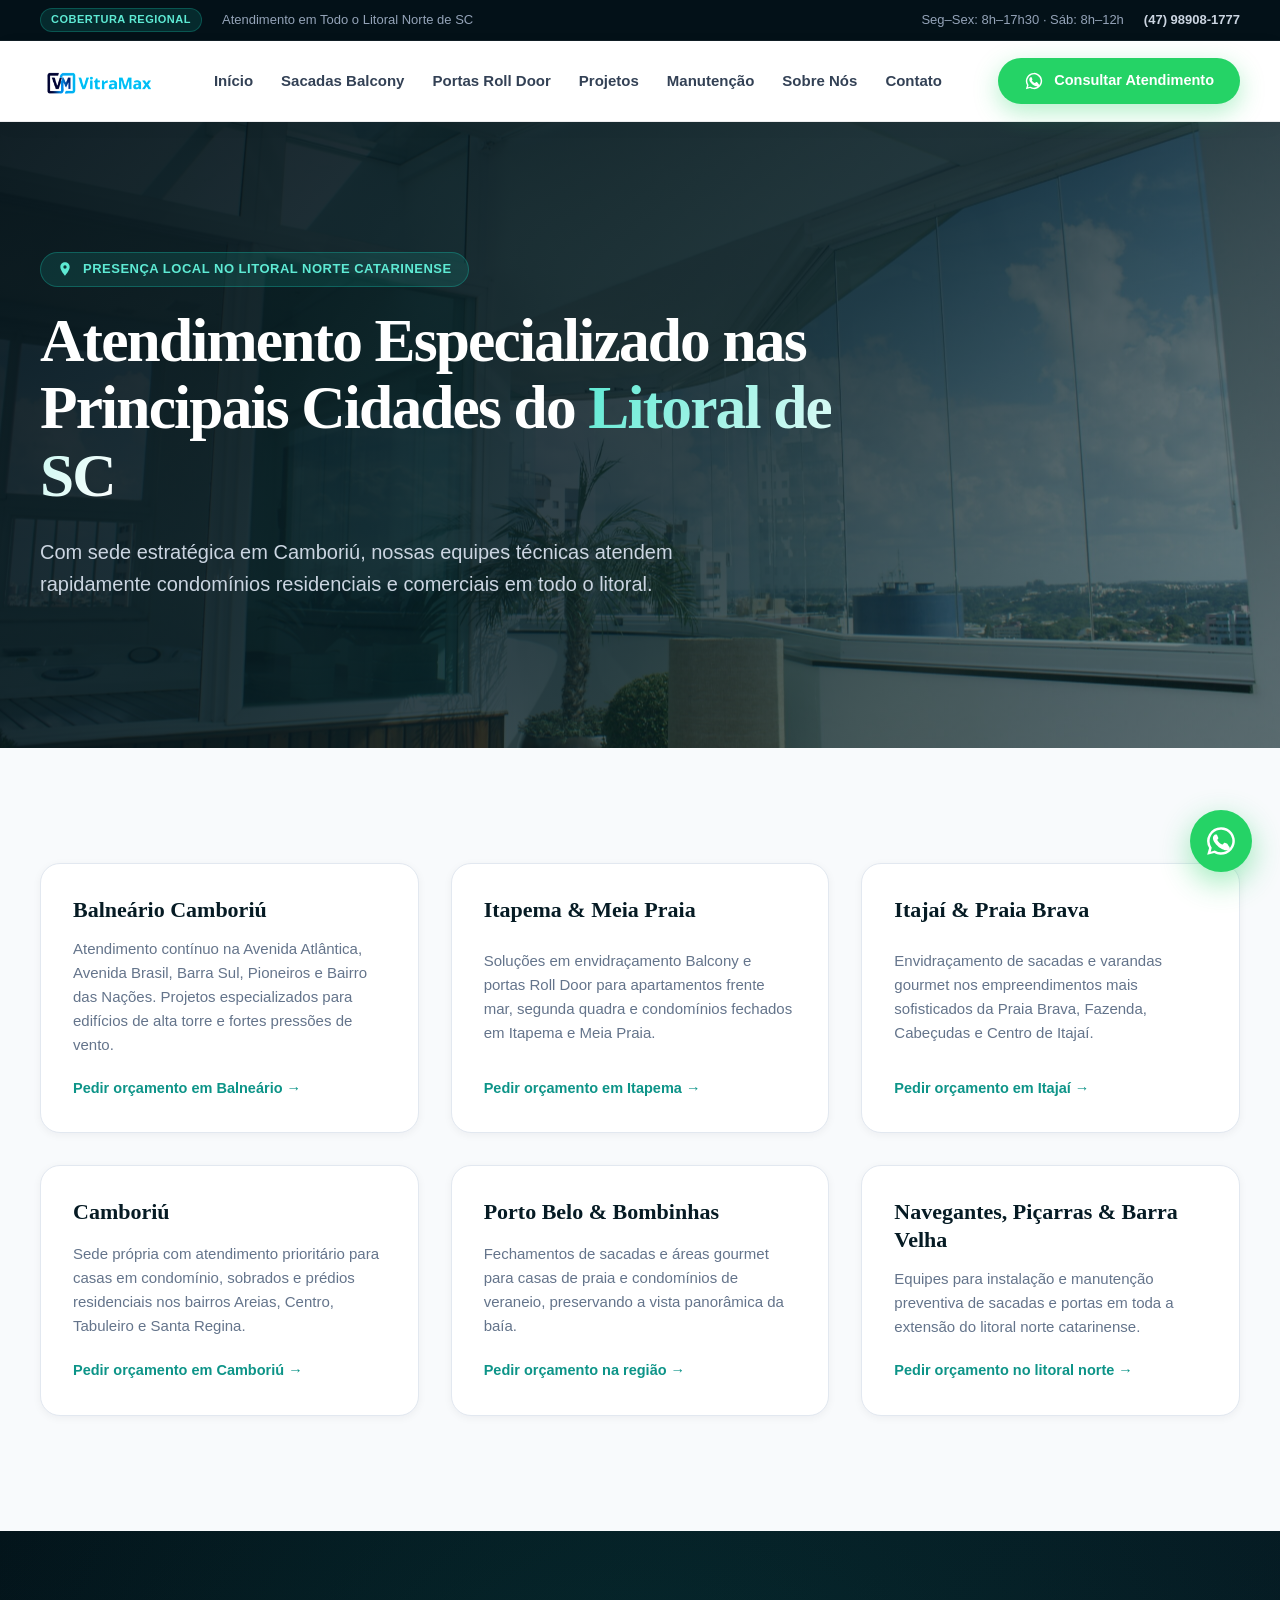
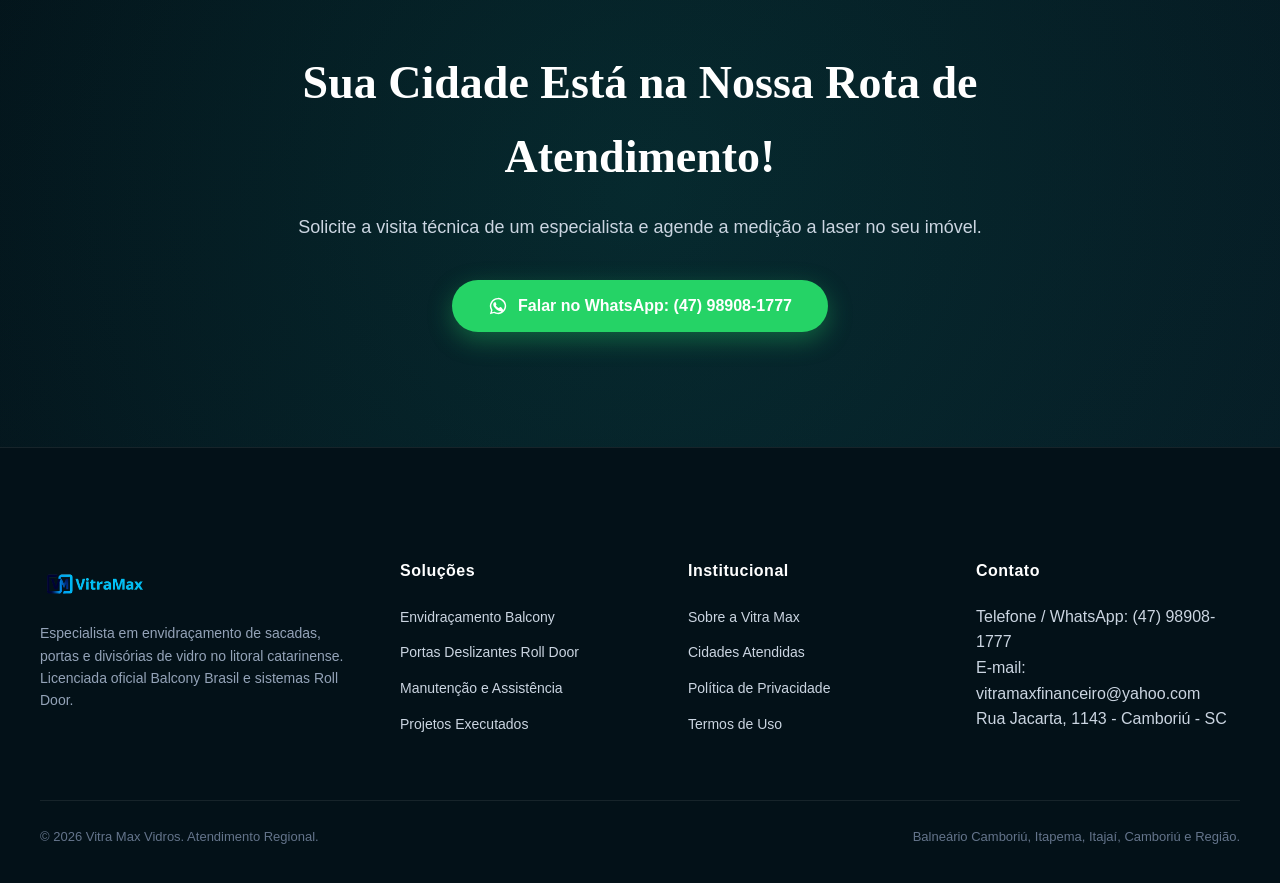
==== areas-atendidas-litoral-catarinense.html @ 2893d274 "feat: site Vitra Max completo com suporte a Cloudflare Pages, clean URLs e otimizacoes de SEO" ====
<!DOCTYPE html>
<html lang="pt-BR">
<head>
  <meta charset="UTF-8">
  <meta name="viewport" content="width=device-width, initial-scale=1.0">
  <title>Áreas Atendidas no Litoral Catarinense | Vitra Max Vidros</title>
  <meta name="description" content="A Vitra Max atende Balneário Camboriú, Itapema, Itajaí, Camboriú, Porto Belo, Bombinhas, Navegantes, Piçarras e Barra Velha com envidraçamento de sacadas e portas Roll Door.">
  <link rel="canonical" href="https://vitramax.com.br/areas-atendidas-litoral-catarinense">
  
  <meta property="og:title" content="Áreas Atendidas no Litoral Catarinense - Vitra Max">
  <meta property="og:description" content="Atendimento especializado em envidraçamento de sacadas e portas de alto padrão nas cidades do litoral de Santa Catarina.">
  <meta property="og:image" content="imagens/park-belleville-25-scaled.jpg">

  <link rel="stylesheet" href="site.css">
</head>
<body>

  <!-- Topbar -->
  <div class="topbar">
    <div class="wrap">
      <div class="topbar-left">
        <span class="badge-tag">Cobertura Regional</span>
        <span>Atendimento em Todo o Litoral Norte de SC</span>
      </div>
      <div class="topbar-right">
        <span>Seg–Sex: 8h–17h30 · Sáb: 8h–12h</span>
        <a href="tel:+5547989081777">(47) 98908-1777</a>
      </div>
    </div>
  </div>

  <!-- Header -->
  <header class="site-header">
    <div class="wrap header-inner">
      <a class="brand" href="/">
        <img src="imagens/logo-vitramax.png" alt="Vitra Max Vidros">
      </a>
      <button class="menu-toggle" aria-label="Abrir Menu" aria-expanded="false">☰</button>
      <nav class="main-nav">
        <a href="/">Início</a>
        <a href="/envidracamento-de-sacadas">Sacadas Balcony</a>
        <a href="/portas-divisorias">Portas Roll Door</a>
        <a href="/projetos-de-envidracamento">Projetos</a>
        <a href="/manutencao-de-envidracamento">Manutenção</a>
        <a href="/sobre-a-vitra-max">Sobre Nós</a>
        <a href="/#contato">Contato</a>
      </nav>
      <div class="header-actions">
        <a class="btn btn-whatsapp" href="https://wa.me/5547989081777?text=Ol%C3%A1!%20Gostaria%20de%20saber%20se%20atendem%20minha%20cidade." target="_blank" rel="noopener">
          <svg viewBox="0 0 32 32"><path d="M16 3a13 13 0 0 0-11.2 19.6L3 29l6.6-1.7A13 13 0 1 0 16 3Zm0 23.7a10.6 10.6 0 0 1-5.4-1.5l-.4-.2-3.9 1 1-3.8-.3-.4A10.7 10.7 0 1 1 16 26.7Zm5.9-8c-.3-.2-1.9-.9-2.2-1s-.5-.2-.8.2-1 1-1.2 1.2-.4.3-.7.1a8.7 8.7 0 0 1-2.6-1.6 9.6 9.6 0 0 1-1.8-2.3c-.2-.3 0-.5.1-.7l.5-.6c.2-.2.2-.4.3-.6 0-.2-.1-.5-.2-.7l-1-2.3c-.3-.7-.6-.6-.8-.6h-.7c-.3 0-.7.1-1 .5-.4.4-1.4 1.3-1.4 3.2s1.4 3.7 1.6 4c.2.2 2.8 4.3 6.8 6 1 .4 1.7.7 2.3.9 1 .3 1.9.3 2.6.2.8-.1 1.9-.8 2.2-1.5.3-.7.3-1.3.2-1.5s-.3-.3-.6-.5Z"/></svg>
          Consultar Atendimento
        </a>
      </div>
    </div>
  </header>

  <!-- Hero Interno -->
  <section class="hero" style="--hero-bg: url('imagens/park-belleville-25-scaled.jpg')">
    <div class="wrap">
      <div class="hero-content">
        <div class="hero-pill">
          <svg viewBox="0 0 24 24"><path d="M12 2C8.13 2 5 5.13 5 9c0 5.25 7 13 7 13s7-7.75 7-13c0-3.87-3.13-7-7-7zm0 9.5a2.5 2.5 0 0 1 0-5 2.5 2.5 0 0 1 0 5z"/></svg>
          Presença Local no Litoral Norte Catarinense
        </div>
        <h1>Atendimento Especializado nas Principais Cidades do <span class="highlight">Litoral de SC</span></h1>
        <p class="lead">Com sede estratégica em Camboriú, nossas equipes técnicas atendem rapidamente condomínios residenciais e comerciais em todo o litoral.</p>
      </div>
    </div>
  </section>

  <!-- Cidades Detalhadas -->
  <section class="sec-pad">
    <div class="wrap">
      <div class="services-grid">
        <article class="service-card">
          <div class="service-body">
            <h3>Balneário Camboriú</h3>
            <p>Atendimento contínuo na Avenida Atlântica, Avenida Brasil, Barra Sul, Pioneiros e Bairro das Nações. Projetos especializados para edifícios de alta torre e fortes pressões de vento.</p>
            <a class="service-link" href="https://wa.me/5547989081777?text=Ol%C3%A1!%20Sou%20de%20Balne%C3%A1rio%20Cambori%C3%BA%20e%20gostaria%20de%20um%20or%C3%A7amento." target="_blank" rel="noopener">Pedir orçamento em Balneário →</a>
          </div>
        </article>

        <article class="service-card">
          <div class="service-body">
            <h3>Itapema & Meia Praia</h3>
            <p>Soluções em envidraçamento Balcony e portas Roll Door para apartamentos frente mar, segunda quadra e condomínios fechados em Itapema e Meia Praia.</p>
            <a class="service-link" href="https://wa.me/5547989081777?text=Ol%C3%A1!%20Sou%20de%20Itapema%20e%20gostaria%20de%20um%20or%C3%A7amento." target="_blank" rel="noopener">Pedir orçamento em Itapema →</a>
          </div>
        </article>

        <article class="service-card">
          <div class="service-body">
            <h3>Itajaí & Praia Brava</h3>
            <p>Envidraçamento de sacadas e varandas gourmet nos empreendimentos mais sofisticados da Praia Brava, Fazenda, Cabeçudas e Centro de Itajaí.</p>
            <a class="service-link" href="https://wa.me/5547989081777?text=Ol%C3%A1!%20Sou%20de%20Itaja%C3%AD/Praia%20Brava%20e%20gostaria%20de%20um%20or%C3%A7amento." target="_blank" rel="noopener">Pedir orçamento em Itajaí →</a>
          </div>
        </article>

        <article class="service-card">
          <div class="service-body">
            <h3>Camboriú</h3>
            <p>Sede própria com atendimento prioritário para casas em condomínio, sobrados e prédios residenciais nos bairros Areias, Centro, Tabuleiro e Santa Regina.</p>
            <a class="service-link" href="https://wa.me/5547989081777?text=Ol%C3%A1!%20Sou%20de%20Cambori%C3%BA%20e%20gostaria%20de%20um%20or%C3%A7amento." target="_blank" rel="noopener">Pedir orçamento em Camboriú →</a>
          </div>
        </article>

        <article class="service-card">
          <div class="service-body">
            <h3>Porto Belo & Bombinhas</h3>
            <p>Fechamentos de sacadas e áreas gourmet para casas de praia e condomínios de veraneio, preservando a vista panorâmica da baía.</p>
            <a class="service-link" href="https://wa.me/5547989081777?text=Ol%C3%A1!%20Tenho%20im%C3%B3vel%20em%20Porto%20Belo/Bombinhas." target="_blank" rel="noopener">Pedir orçamento na região →</a>
          </div>
        </article>

        <article class="service-card">
          <div class="service-body">
            <h3>Navegantes, Piçarras & Barra Velha</h3>
            <p>Equipes para instalação e manutenção preventiva de sacadas e portas em toda a extensão do litoral norte catarinense.</p>
            <a class="service-link" href="https://wa.me/5547989081777?text=Ol%C3%A1!%20Sou%20de%20Navegantes/Pi%C3%A7arras%20e%20gostaria%20de%20um%20or%C3%A7amento." target="_blank" rel="noopener">Pedir orçamento no litoral norte →</a>
          </div>
        </article>
      </div>
    </div>
  </section>

  <!-- Banner CTA -->
  <section class="cta-banner">
    <div class="wrap cta-inner">
      <h2>Sua Cidade Está na Nossa Rota de Atendimento!</h2>
      <p>Solicite a visita técnica de um especialista e agende a medição a laser no seu imóvel.</p>
      <a class="btn btn-whatsapp" href="https://wa.me/5547989081777?text=Ol%C3%A1!%20Gostaria%20de%20um%20or%C3%A7amento%20para%20minha%20cidade." target="_blank" rel="noopener" style="font-size:16px; padding:16px 36px;">
        <svg viewBox="0 0 32 32"><path d="M16 3a13 13 0 0 0-11.2 19.6L3 29l6.6-1.7A13 13 0 1 0 16 3Zm0 23.7a10.6 10.6 0 0 1-5.4-1.5l-.4-.2-3.9 1 1-3.8-.3-.4A10.7 10.7 0 1 1 16 26.7Zm5.9-8c-.3-.2-1.9-.9-2.2-1s-.5-.2-.8.2-1 1-1.2 1.2-.4.3-.7.1a8.7 8.7 0 0 1-2.6-1.6 9.6 9.6 0 0 1-1.8-2.3c-.2-.3 0-.5.1-.7l.5-.6c.2-.2.2-.4.3-.6 0-.2-.1-.5-.2-.7l-1-2.3c-.3-.7-.6-.6-.8-.6h-.7c-.3 0-.7.1-1 .5-.4.4-1.4 1.3-1.4 3.2s1.4 3.7 1.6 4c.2.2 2.8 4.3 6.8 6 1 .4 1.7.7 2.3.9 1 .3 1.9.3 2.6.2.8-.1 1.9-.8 2.2-1.5.3-.7.3-1.3.2-1.5s-.3-.3-.6-.5Z"/></svg>
        Falar no WhatsApp: (47) 98908-1777
      </a>
    </div>
  </section>

  <!-- Rodapé -->
  <footer class="site-footer">
    <div class="wrap">
      <div class="footer-grid">
        <div class="footer-col footer-brand">
          <img src="imagens/logo-vitramax.png" alt="Vitra Max Vidros">
          <p>Especialista em envidraçamento de sacadas, portas e divisórias de vidro no litoral catarinense. Licenciada oficial Balcony Brasil e sistemas Roll Door.</p>
        </div>
        <div class="footer-col">
          <h3>Soluções</h3>
          <ul class="footer-links">
            <li><a href="/envidracamento-de-sacadas">Envidraçamento Balcony</a></li>
            <li><a href="/portas-divisorias">Portas Deslizantes Roll Door</a></li>
            <li><a href="/manutencao-de-envidracamento">Manutenção e Assistência</a></li>
            <li><a href="/projetos-de-envidracamento">Projetos Executados</a></li>
          </ul>
        </div>
        <div class="footer-col">
          <h3>Institucional</h3>
          <ul class="footer-links">
            <li><a href="/sobre-a-vitra-max">Sobre a Vitra Max</a></li>
            <li><a href="/areas-atendidas-litoral-catarinense">Cidades Atendidas</a></li>
            <li><a href="/politica-de-privacidade">Política de Privacidade</a></li>
            <li><a href="/termos-de-uso">Termos de Uso</a></li>
          </ul>
        </div>
        <div class="footer-col">
          <h3>Contato</h3>
          <p>Telefone / WhatsApp: (47) 98908-1777<br>E-mail: vitramaxfinanceiro@yahoo.com<br>Rua Jacarta, 1143 - Camboriú - SC</p>
        </div>
      </div>
      <div class="footer-bottom">
        <div>© 2026 Vitra Max Vidros. Atendimento Regional.</div>
        <div>Balneário Camboriú, Itapema, Itajaí, Camboriú e Região.</div>
      </div>
    </div>
  </footer>

  <a href="https://wa.me/5547989081777?text=Ol%C3%A1!%20Gostaria%20de%20um%20or%C3%A7amento%20para%20minha%20cidade." class="whatsapp-float" target="_blank" rel="noopener" aria-label="Falar no WhatsApp" title="Falar no WhatsApp">
    <svg viewBox="0 0 32 32"><path d="M16 3a13 13 0 0 0-11.2 19.6L3 29l6.6-1.7A13 13 0 1 0 16 3Zm0 23.7a10.6 10.6 0 0 1-5.4-1.5l-.4-.2-3.9 1 1-3.8-.3-.4A10.7 10.7 0 1 1 16 26.7Zm5.9-8c-.3-.2-1.9-.9-2.2-1s-.5-.2-.8.2-1 1-1.2 1.2-.4.3-.7.1a8.7 8.7 0 0 1-2.6-1.6 9.6 9.6 0 0 1-1.8-2.3c-.2-.3 0-.5.1-.7l.5-.6c.2-.2.2-.4.3-.6 0-.2-.1-.5-.2-.7l-1-2.3c-.3-.7-.6-.6-.8-.6h-.7c-.3 0-.7.1-1 .5-.4.4-1.4 1.3-1.4 3.2s1.4 3.7 1.6 4c.2.2 2.8 4.3 6.8 6 1 .4 1.7.7 2.3.9 1 .3 1.9.3 2.6.2.8-.1 1.9-.8 2.2-1.5.3-.7.3-1.3.2-1.5s-.3-.3-.6-.5Z"/></svg>
  </a>

  <script src="site.js"></script>
</body>
</html>
---- site.css ----
:root {
  --navy: #061b24;
  --navy-dark: #031118;
  --navy-light: #0d2c38;
  --navy-card: #0e3340;
  --teal: #14b8a6;
  --teal-hover: #0d9488;
  --teal-glow: rgba(20, 184, 166, 0.25);
  --gold: #d4af37;
  --gold-light: #f3e5ab;
  --gold-glow: rgba(212, 175, 55, 0.25);
  --green-wa: #25D366;
  --green-wa-hover: #1ebd5a;
  --paper: #f8fafc;
  --surface: #ffffff;
  --ink: #0f172a;
  --muted: #64748b;
  --line: #e2e8f0;
  --line-dark: rgba(255, 255, 255, 0.12);
  --radius-sm: 8px;
  --radius-md: 14px;
  --radius-lg: 20px;
  --radius-full: 9999px;
  --shadow-sm: 0 2px 8px rgba(6, 27, 36, 0.05);
  --shadow-md: 0 10px 30px rgba(6, 27, 36, 0.08);
  --shadow-lg: 0 20px 50px rgba(6, 27, 36, 0.14);
}

* {
  box-sizing: border-box;
  margin: 0;
  padding: 0;
}

html {
  scroll-behavior: smooth;
  font-size: 16px;
}

body {
  background: var(--paper);
  color: var(--ink);
  font-family: -apple-system, BlinkMacSystemFont, "Segoe UI", Roboto, "Helvetica Neue", Arial, sans-serif;
  line-height: 1.6;
  -webkit-font-smoothing: antialiased;
}

a {
  text-decoration: none;
  color: inherit;
  transition: all 0.2s ease;
}

img {
  max-width: 100%;
  height: auto;
  display: block;
}

.wrap {
  width: min(1200px, calc(100% - 48px));
  margin: 0 auto;
}

/* === TOPBAR DE ATENDIMENTO === */
.topbar {
  background: var(--navy-dark);
  color: #94a3b8;
  font-size: 13px;
  border-bottom: 1px solid rgba(255, 255, 255, 0.06);
}

.topbar .wrap {
  min-height: 40px;
  display: flex;
  align-items: center;
  justify-content: space-between;
  gap: 16px;
}

.topbar-left, .topbar-right {
  display: flex;
  align-items: center;
  gap: 20px;
}

.topbar a {
  color: #cbd5e1;
  font-weight: 600;
  display: inline-flex;
  align-items: center;
  gap: 6px;
}

.topbar a:hover {
  color: #ffffff;
}

.topbar svg {
  width: 14px;
  height: 14px;
  fill: currentColor;
}

.badge-tag {
  background: rgba(20, 184, 166, 0.15);
  color: #5eead4;
  padding: 2px 10px;
  border-radius: var(--radius-full);
  font-size: 11px;
  font-weight: 700;
  letter-spacing: 0.5px;
  text-transform: uppercase;
  border: 1px solid rgba(20, 184, 166, 0.3);
}

/* === CABEÇALHO PRINCIPAL === */
.site-header {
  position: sticky;
  top: 0;
  z-index: 1000;
  background: rgba(255, 255, 255, 0.96);
  backdrop-filter: blur(16px);
  -webkit-backdrop-filter: blur(16px);
  border-bottom: 1px solid rgba(15, 23, 42, 0.08);
  box-shadow: 0 4px 20px rgba(0, 0, 0, 0.03);
  transition: all 0.3s ease;
}

.header-inner {
  height: 80px;
  display: flex;
  align-items: center;
  justify-content: space-between;
  gap: 24px;
}

.brand {
  display: flex;
  align-items: center;
  gap: 12px;
}

.brand img {
  height: 52px;
  width: auto;
  object-fit: contain;
}

.main-nav {
  display: flex;
  align-items: center;
  gap: 28px;
}

.main-nav a {
  font-size: 15px;
  font-weight: 600;
  color: #334155;
  padding: 8px 0;
  position: relative;
}

.main-nav a:hover, .main-nav a.active {
  color: var(--teal);
}

.main-nav a::after {
  content: "";
  position: absolute;
  bottom: 0;
  left: 0;
  width: 0;
  height: 2px;
  background: var(--teal);
  transition: width 0.25s ease;
}

.main-nav a:hover::after, .main-nav a.active::after {
  width: 100%;
}

.header-actions {
  display: flex;
  align-items: center;
  gap: 14px;
}

.menu-toggle {
  display: none;
  background: transparent;
  border: none;
  font-size: 26px;
  color: var(--navy);
  cursor: pointer;
  padding: 6px;
  line-height: 1;
}

/* === BOTÕES & CTAS === */
.btn {
  display: inline-flex;
  align-items: center;
  justify-content: center;
  gap: 10px;
  padding: 13px 26px;
  border-radius: var(--radius-full);
  font-size: 14.5px;
  font-weight: 700;
  border: none;
  cursor: pointer;
  transition: all 0.25s cubic-bezier(0.4, 0, 0.2, 1);
  text-align: center;
  line-height: 1.2;
}

.btn svg {
  width: 20px;
  height: 20px;
  fill: currentColor;
  flex-shrink: 0;
}

.btn-whatsapp {
  background: var(--green-wa);
  color: #ffffff !important;
  box-shadow: 0 8px 24px rgba(37, 211, 102, 0.35);
}

.btn-whatsapp:hover {
  background: var(--green-wa-hover);
  transform: translateY(-2px);
  box-shadow: 0 12px 30px rgba(37, 211, 102, 0.5);
}

.btn-teal {
  background: var(--teal);
  color: #ffffff;
  box-shadow: 0 8px 20px var(--teal-glow);
}

.btn-teal:hover {
  background: var(--teal-hover);
  transform: translateY(-2px);
  box-shadow: 0 12px 28px rgba(20, 184, 166, 0.4);
}

.btn-dark {
  background: var(--navy);
  color: #ffffff;
}

.btn-dark:hover {
  background: var(--navy-light);
  transform: translateY(-2px);
  box-shadow: 0 8px 22px rgba(6, 27, 36, 0.3);
}

.btn-outline {
  background: transparent;
  border: 2px solid rgba(255, 255, 255, 0.8);
  color: #ffffff;
}

.btn-outline:hover {
  background: #ffffff;
  color: var(--navy);
  transform: translateY(-2px);
}

/* === BOTÃO FLUTUANTE WHATSAPP === */
.whatsapp-float {
  position: fixed;
  bottom: 28px;
  right: 28px;
  z-index: 99999;
  width: 62px;
  height: 62px;
  border-radius: 50%;
  background: var(--green-wa);
  color: #ffffff !important;
  display: flex;
  align-items: center;
  justify-content: center;
  box-shadow: 0 10px 30px rgba(37, 211, 102, 0.45);
  transition: all 0.25s ease;
  animation: wa-pulse 2.2s infinite;
}

.whatsapp-float:hover {
  background: var(--green-wa-hover);
  transform: scale(1.1) translateY(-3px);
  box-shadow: 0 14px 36px rgba(37, 211, 102, 0.65);
}

.whatsapp-float svg {
  width: 34px;
  height: 34px;
  fill: #ffffff;
}

@keyframes wa-pulse {
  0% { box-shadow: 0 0 0 0 rgba(37, 211, 102, 0.7); }
  70% { box-shadow: 0 0 0 16px rgba(37, 211, 102, 0); }
  100% { box-shadow: 0 0 0 0 rgba(37, 211, 102, 0); }
}

/* === HERO SECTION === */
.hero {
  position: relative;
  background: linear-gradient(135deg, rgba(3, 17, 24, 0.94) 0%, rgba(6, 27, 36, 0.82) 55%, rgba(6, 27, 36, 0.45) 100%), var(--hero-bg) center/cover no-repeat;
  color: #ffffff;
  padding: 90px 0 80px;
  overflow: hidden;
}

.hero-content {
  max-width: 840px;
}

.hero-pill {
  display: inline-flex;
  align-items: center;
  gap: 10px;
  background: rgba(20, 184, 166, 0.15);
  border: 1px solid rgba(20, 184, 166, 0.35);
  padding: 6px 16px;
  border-radius: var(--radius-full);
  color: #5eead4;
  font-size: 13px;
  font-weight: 700;
  letter-spacing: 0.5px;
  text-transform: uppercase;
  margin-bottom: 20px;
}

.hero-pill svg {
  width: 16px;
  height: 16px;
  fill: currentColor;
}

.hero h1 {
  font-family: Georgia, "Times New Roman", serif;
  font-size: clamp(38px, 4.8vw, 62px);
  line-height: 1.1;
  font-weight: 700;
  letter-spacing: -0.03em;
  color: #ffffff;
  margin-bottom: 22px;
}

.hero h1 span.highlight {
  background: linear-gradient(120deg, #5eead4 0%, #ffffff 100%);
  -webkit-background-clip: text;
  -webkit-text-fill-color: transparent;
}

.hero p.lead {
  font-size: clamp(17px, 1.8vw, 20px);
  color: #cbd5e1;
  line-height: 1.6;
  max-width: 720px;
  margin-bottom: 34px;
}

.hero-actions {
  display: flex;
  flex-wrap: wrap;
  align-items: center;
  gap: 16px;
  margin-bottom: 44px;
}

.hero-trust-bar {
  display: grid;
  grid-template-columns: repeat(auto-fit, minmax(180px, 1fr));
  gap: 20px;
  padding-top: 32px;
  border-top: 1px solid rgba(255, 255, 255, 0.14);
}

.trust-item {
  display: flex;
  align-items: flex-start;
  gap: 12px;
}

.trust-item svg {
  width: 22px;
  height: 22px;
  fill: #5eead4;
  flex-shrink: 0;
  margin-top: 2px;
}

.trust-item strong {
  display: block;
  font-size: 16px;
  color: #ffffff;
  font-weight: 700;
}

.trust-item span {
  display: block;
  font-size: 12.5px;
  color: #94a3b8;
  line-height: 1.3;
}

/* === SEÇÃO DE PARCERIAS OFICIAIS (BALCONY & ROLL DOOR) === */
.partners-section {
  background: #ffffff;
  padding: 60px 0;
  border-bottom: 1px solid var(--line);
}

.partners-inner {
  display: flex;
  flex-direction: column;
  gap: 36px;
}

.partners-header {
  text-align: center;
  max-width: 680px;
  margin: 0 auto;
}

.partners-header span.kicker {
  color: var(--teal-hover);
  font-size: 12px;
  font-weight: 800;
  letter-spacing: 1.5px;
  text-transform: uppercase;
  display: block;
  margin-bottom: 6px;
}

.partners-header h2 {
  font-family: Georgia, serif;
  font-size: 28px;
  color: var(--navy);
}

.partners-grid {
  display: grid;
  grid-template-columns: repeat(2, 1fr);
  gap: 28px;
}

.partner-card {
  background: var(--paper);
  border: 1px solid var(--line);
  border-radius: var(--radius-lg);
  padding: 32px;
  display: flex;
  flex-direction: column;
  justify-content: space-between;
  gap: 20px;
  transition: all 0.3s ease;
  position: relative;
  overflow: hidden;
}

.partner-card::before {
  content: "";
  position: absolute;
  top: 0;
  left: 0;
  right: 0;
  height: 4px;
  background: linear-gradient(90deg, var(--teal), #3b82f6);
}

.partner-card.roll-door::before {
  background: linear-gradient(90deg, #d4af37, #f59e0b);
}

.partner-card:hover {
  transform: translateY(-4px);
  box-shadow: var(--shadow-md);
  border-color: #cbd5e1;
}

.partner-top {
  display: flex;
  align-items: center;
  justify-content: space-between;
  gap: 16px;
  margin-bottom: 8px;
}

.partner-badge {
  background: #ffffff;
  border: 1px solid var(--line);
  padding: 4px 12px;
  border-radius: var(--radius-full);
  font-size: 12px;
  font-weight: 700;
  color: var(--navy);
  box-shadow: var(--shadow-sm);
}

.partner-logo-box {
  height: 44px;
  display: flex;
  align-items: center;
}

.partner-logo-box img {
  max-height: 40px;
  width: auto;
  object-fit: contain;
}

.partner-logo-text {
  font-family: Georgia, serif;
  font-size: 24px;
  font-weight: 800;
  letter-spacing: -0.5px;
  color: var(--navy);
}

.partner-card h3 {
  font-size: 20px;
  color: var(--navy);
  margin-bottom: 8px;
}

.partner-card p {
  color: var(--muted);
  font-size: 14.5px;
  line-height: 1.6;
}

.partner-features {
  list-style: none;
  display: flex;
  flex-direction: column;
  gap: 8px;
  margin-top: 14px;
}

.partner-features li {
  display: flex;
  align-items: center;
  gap: 8px;
  font-size: 13.5px;
  color: #334155;
  font-weight: 600;
}

.partner-features svg {
  width: 16px;
  height: 16px;
  fill: var(--teal);
  flex-shrink: 0;
}

.partner-card.roll-door .partner-features svg {
  fill: #d4af37;
}

/* === SEÇÃO GERAL & TIPOGRAFIA === */
section.sec-pad {
  padding: 90px 0;
}

.sec-header {
  margin-bottom: 48px;
}

.sec-header.center {
  text-align: center;
  max-width: 760px;
  margin-left: auto;
  margin-right: auto;
}

.sec-kicker {
  display: inline-block;
  color: var(--teal-hover);
  font-size: 13px;
  font-weight: 800;
  letter-spacing: 1.8px;
  text-transform: uppercase;
  margin-bottom: 10px;
}

.sec-title {
  font-family: Georgia, "Times New Roman", serif;
  font-size: clamp(30px, 3.6vw, 44px);
  color: var(--navy);
  line-height: 1.15;
  letter-spacing: -0.02em;
  margin-bottom: 16px;
}

.sec-desc {
  font-size: 17px;
  color: var(--muted);
  line-height: 1.65;
  max-width: 680px;
}

.sec-header.center .sec-desc {
  margin-left: auto;
  margin-right: auto;
}

/* === CARDS DE SOLUÇÕES / SERVIÇOS === */
.services-grid {
  display: grid;
  grid-template-columns: repeat(auto-fit, minmax(280px, 1fr));
  gap: 28px;
}

.service-card {
  background: #ffffff;
  border-radius: var(--radius-lg);
  border: 1px solid var(--line);
  overflow: hidden;
  box-shadow: var(--shadow-sm);
  display: flex;
  flex-direction: column;
  transition: all 0.3s ease;
}

.service-card:hover {
  transform: translateY(-6px);
  box-shadow: var(--shadow-lg);
  border-color: #cbd5e1;
}

.service-img-box {
  position: relative;
  height: 220px;
  overflow: hidden;
  background: var(--navy-dark);
}

.service-img-box img {
  width: 100%;
  height: 100%;
  object-fit: cover;
  transition: transform 0.5s ease;
}

.service-card:hover .service-img-box img {
  transform: scale(1.06);
}

.service-badge {
  position: absolute;
  top: 14px;
  left: 14px;
  background: rgba(6, 27, 36, 0.85);
  backdrop-filter: blur(8px);
  color: #ffffff;
  padding: 4px 12px;
  border-radius: var(--radius-full);
  font-size: 11.5px;
  font-weight: 700;
  border: 1px solid rgba(255, 255, 255, 0.15);
}

.service-body {
  padding: 28px;
  display: flex;
  flex-direction: column;
  flex-grow: 1;
  justify-content: space-between;
}

.service-body h3 {
  font-family: Georgia, serif;
  font-size: 22px;
  color: var(--navy);
  margin-bottom: 12px;
  line-height: 1.25;
}

.service-body p {
  color: var(--muted);
  font-size: 15px;
  line-height: 1.6;
  margin-bottom: 20px;
}

.service-specs {
  list-style: none;
  display: flex;
  flex-direction: column;
  gap: 8px;
  margin-bottom: 24px;
  padding-bottom: 20px;
  border-bottom: 1px solid var(--line);
}

.service-specs li {
  display: flex;
  align-items: center;
  gap: 8px;
  font-size: 13.5px;
  color: #334155;
}

.service-specs svg {
  width: 15px;
  height: 15px;
  fill: var(--teal);
  flex-shrink: 0;
}

.service-link {
  font-size: 14.5px;
  font-weight: 700;
  color: var(--teal-hover);
  display: inline-flex;
  align-items: center;
  gap: 6px;
}

.service-link:hover {
  gap: 10px;
  color: var(--navy);
}

/* === SEÇÃO DIFERENCIAIS TÉCNICOS (DARK) === */
.tech-section {
  background: var(--navy);
  color: #ffffff;
}

.tech-section .sec-title {
  color: #ffffff;
}

.tech-section .sec-desc {
  color: #cbd5e1;
}

.tech-section .sec-kicker {
  color: #5eead4;
}

.tech-grid {
  display: grid;
  grid-template-columns: repeat(auto-fit, minmax(260px, 1fr));
  gap: 24px;
  margin-top: 40px;
}

.tech-card {
  background: var(--navy-card);
  border: 1px solid var(--line-dark);
  border-radius: var(--radius-lg);
  padding: 30px;
  transition: all 0.3s ease;
}

.tech-card:hover {
  transform: translateY(-4px);
  border-color: rgba(94, 234, 212, 0.4);
  background: #103b4a;
}

.tech-icon {
  width: 52px;
  height: 52px;
  border-radius: var(--radius-md);
  background: rgba(20, 184, 166, 0.15);
  border: 1px solid rgba(20, 184, 166, 0.3);
  display: flex;
  align-items: center;
  justify-content: center;
  color: #5eead4;
  margin-bottom: 20px;
}

.tech-icon svg {
  width: 26px;
  height: 26px;
  fill: currentColor;
}

.tech-card h3 {
  font-size: 19px;
  color: #ffffff;
  margin-bottom: 10px;
}

.tech-card p {
  color: #cbd5e1;
  font-size: 14.5px;
  line-height: 1.6;
}

/* === GALERIA DE PROJETOS REAIS === */
.projects-gallery {
  display: grid;
  grid-template-columns: repeat(12, 1fr);
  gap: 20px;
}

.gallery-item {
  position: relative;
  border-radius: var(--radius-lg);
  overflow: hidden;
  box-shadow: var(--shadow-sm);
  background: var(--navy-dark);
  min-height: 280px;
}

.gallery-item.col-7 {
  grid-column: span 7;
}

.gallery-item.col-5 {
  grid-column: span 5;
}

.gallery-item.col-4 {
  grid-column: span 4;
}

.gallery-item.col-8 {
  grid-column: span 8;
}

.gallery-item img {
  width: 100%;
  height: 100%;
  object-fit: cover;
  transition: transform 0.5s ease;
}

.gallery-item:hover img {
  transform: scale(1.05);
}

.gallery-overlay {
  position: absolute;
  inset: 0;
  background: linear-gradient(180deg, transparent 40%, rgba(6, 27, 36, 0.9) 100%);
  display: flex;
  flex-direction: column;
  justify-content: flex-end;
  padding: 24px;
  color: #ffffff;
  pointer-events: none;
}

.gallery-badge {
  align-self: flex-start;
  background: rgba(20, 184, 166, 0.85);
  color: #ffffff;
  padding: 3px 10px;
  border-radius: var(--radius-full);
  font-size: 11px;
  font-weight: 700;
  margin-bottom: 8px;
}

.gallery-overlay h4 {
  font-size: 18px;
  font-weight: 700;
  margin-bottom: 4px;
}

.gallery-overlay span {
  font-size: 13px;
  color: #cbd5e1;
}

/* === SEÇÃO GOOGLE REVIEWS (PADRÃO REBRACE DE ALTO PADRÃO) === */
.google-reviews-section {
  background: #ffffff;
  padding: 90px 0;
  border-top: 1px solid var(--line);
  border-bottom: 1px solid var(--line);
}

.google-header-card {
  display: flex;
  justify-content: space-between;
  align-items: center;
  flex-wrap: wrap;
  gap: 20px;
  background: var(--paper);
  padding: 28px 36px;
  border-radius: var(--radius-lg);
  box-shadow: var(--shadow-sm);
  border: 1px solid var(--line);
  margin-bottom: 36px;
}

.google-logo-wrap {
  display: flex;
  align-items: center;
  gap: 16px;
}

.google-title {
  font-size: 20px;
  font-weight: 800;
  color: var(--navy);
  letter-spacing: -0.3px;
}

.google-sub {
  font-size: 13.5px;
  color: var(--muted);
  margin-top: 2px;
}

.google-score-wrap {
  display: flex;
  align-items: center;
  gap: 16px;
}

.big-score {
  font-size: 44px;
  font-weight: 900;
  color: var(--navy);
  line-height: 1;
}

.score-details {
  display: flex;
  flex-direction: column;
}

.score-stars {
  color: #fbbc04;
  font-size: 20px;
  letter-spacing: 2px;
  line-height: 1.2;
}

.score-count {
  font-size: 13px;
  color: #475569;
  font-weight: 600;
}

.reviews-grid {
  display: grid;
  grid-template-columns: repeat(auto-fit, minmax(320px, 1fr));
  gap: 24px;
}

.review-card {
  background: #ffffff;
  border: 1px solid var(--line);
  border-radius: var(--radius-lg);
  padding: 28px;
  box-shadow: var(--shadow-sm);
  display: flex;
  flex-direction: column;
  justify-content: space-between;
  gap: 18px;
  transition: all 0.3s ease;
}

.review-card:hover {
  transform: translateY(-4px);
  box-shadow: var(--shadow-md);
  border-color: #cbd5e1;
}

.review-card-header {
  display: flex;
  align-items: center;
  justify-content: space-between;
  gap: 14px;
}

.reviewer-meta {
  display: flex;
  align-items: center;
  gap: 12px;
}

.reviewer-avatar {
  width: 44px;
  height: 44px;
  border-radius: 50%;
  background: var(--navy-light);
  color: #5eead4;
  display: flex;
  align-items: center;
  justify-content: center;
  font-weight: 800;
  font-size: 15px;
}

.reviewer-info strong {
  display: block;
  font-size: 15px;
  color: var(--navy);
}

.reviewer-info span {
  font-size: 12px;
  color: var(--muted);
}

.google-verified-badge {
  display: flex;
  align-items: center;
  gap: 6px;
  color: #1a73e8;
  font-size: 12px;
  font-weight: 600;
}

.google-verified-badge svg {
  width: 18px;
  height: 18px;
}

.review-stars-row {
  display: flex;
  align-items: center;
  gap: 8px;
}

.review-stars-row .stars {
  color: #fbbc04;
  font-size: 16px;
  letter-spacing: 2px;
}

.review-stars-row .time-tag {
  font-size: 12px;
  color: var(--muted);
}

.review-text {
  font-size: 15px;
  color: #334155;
  line-height: 1.6;
  font-style: italic;
}

/* === SEÇÃO ÁREAS ATENDIDAS === */
.areas-section {
  background: var(--paper);
  padding: 80px 0;
}

.cities-grid {
  display: grid;
  grid-template-columns: repeat(auto-fit, minmax(200px, 1fr));
  gap: 16px;
  margin-top: 36px;
}

.city-pill {
  background: #ffffff;
  border: 1px solid var(--line);
  padding: 16px 20px;
  border-radius: var(--radius-md);
  display: flex;
  align-items: center;
  gap: 12px;
  font-weight: 700;
  color: var(--navy);
  font-size: 15px;
  transition: all 0.2s ease;
  box-shadow: var(--shadow-sm);
}

.city-pill:hover {
  border-color: var(--teal);
  color: var(--teal-hover);
  transform: translateY(-2px);
  box-shadow: var(--shadow-md);
}

.city-pill svg {
  width: 20px;
  height: 20px;
  fill: var(--teal);
  flex-shrink: 0;
}

/* === FAQ ACCORDION === */
.faq-section {
  background: #ffffff;
  padding: 90px 0;
}

.faq-list {
  max-width: 860px;
  margin: 0 auto;
  display: flex;
  flex-direction: column;
  gap: 14px;
}

.faq-item {
  border: 1px solid var(--line);
  border-radius: var(--radius-md);
  overflow: hidden;
  background: var(--paper);
  transition: all 0.25s ease;
}

.faq-item[open] {
  background: #ffffff;
  border-color: var(--teal);
  box-shadow: var(--shadow-sm);
}

.faq-question {
  padding: 20px 24px;
  font-weight: 700;
  font-size: 16.5px;
  color: var(--navy);
  cursor: pointer;
  display: flex;
  align-items: center;
  justify-content: space-between;
  user-select: none;
}

.faq-question::-webkit-details-marker {
  display: none;
}

.faq-question::after {
  content: "+";
  font-size: 22px;
  color: var(--teal);
  font-weight: 400;
  line-height: 1;
  transition: transform 0.25s ease;
}

.faq-item[open] .faq-question::after {
  content: "−";
  transform: rotate(180deg);
}

.faq-answer {
  padding: 0 24px 22px;
  color: #475569;
  font-size: 15px;
  line-height: 1.65;
}

/* === CTA BANNER FINAL === */
.cta-banner {
  background: linear-gradient(135deg, var(--navy-dark) 0%, var(--navy) 100%);
  color: #ffffff;
  padding: 80px 0;
  position: relative;
  overflow: hidden;
  text-align: center;
}

.cta-banner::before {
  content: "";
  position: absolute;
  top: -50%;
  left: -50%;
  width: 200%;
  height: 200%;
  background: radial-gradient(circle, rgba(20, 184, 166, 0.12) 0%, transparent 60%);
  pointer-events: none;
}

.cta-inner {
  position: relative;
  z-index: 2;
  max-width: 760px;
  margin: 0 auto;
}

.cta-inner h2 {
  font-family: Georgia, serif;
  font-size: clamp(32px, 4vw, 46px);
  margin-bottom: 16px;
  color: #ffffff;
}

.cta-inner p {
  font-size: 18px;
  color: #cbd5e1;
  margin-bottom: 34px;
}

/* === RODAPÉ & MAPA === */
.site-footer {
  background: var(--navy-dark);
  color: #cbd5e1;
  padding: 80px 0 30px;
  border-top: 1px solid rgba(255, 255, 255, 0.08);
}

.footer-grid {
  display: grid;
  grid-template-columns: 1.3fr 1fr 1fr 1.1fr;
  gap: 40px;
  margin-bottom: 60px;
}

.footer-col h3 {
  color: #ffffff;
  font-size: 16px;
  font-weight: 700;
  margin-bottom: 20px;
  letter-spacing: 0.5px;
}

.footer-brand img {
  height: 48px;
  width: auto;
  margin-bottom: 16px;
}

.footer-brand p {
  font-size: 14px;
  color: #94a3b8;
  line-height: 1.6;
}

.footer-links {
  list-style: none;
  display: flex;
  flex-direction: column;
  gap: 10px;
}

.footer-links a {
  font-size: 14px;
  color: #cbd5e1;
}

.footer-links a:hover {
  color: #5eead4;
  padding-left: 4px;
}

.footer-contact-item {
  display: flex;
  align-items: flex-start;
  gap: 10px;
  margin-bottom: 12px;
  font-size: 14px;
}

.footer-contact-item svg {
  width: 18px;
  height: 18px;
  fill: #5eead4;
  flex-shrink: 0;
  margin-top: 3px;
}

.footer-map-box {
  background: var(--navy-card);
  padding: 24px;
  border-radius: var(--radius-lg);
  border: 1px solid var(--line-dark);
  margin-bottom: 50px;
}

.footer-map-box h3 {
  color: #ffffff;
  font-size: 18px;
  margin-bottom: 14px;
  display: flex;
  align-items: center;
  gap: 10px;
}

.footer-map-box h3 svg {
  width: 20px;
  height: 20px;
  fill: #5eead4;
}

.footer-map-box iframe {
  width: 100%;
  height: 260px;
  border: 0;
  border-radius: var(--radius-md);
  display: block;
}

.footer-bottom {
  display: flex;
  justify-content: space-between;
  align-items: center;
  flex-wrap: wrap;
  gap: 16px;
  padding-top: 26px;
  border-top: 1px solid rgba(255, 255, 255, 0.08);
  font-size: 13px;
  color: #64748b;
}

.footer-bottom a {
  color: #94a3b8;
}

.footer-bottom a:hover {
  color: #ffffff;
}

/* === RESPONSIVIDADE MOBILE (< 992px e < 680px) === */
@media (max-width: 992px) {
  .topbar-left span:nth-child(2),
  .topbar-right span:first-child {
    display: none;
  }

  .main-nav {
    display: none;
    position: absolute;
    top: 80px;
    left: 0;
    right: 0;
    background: #ffffff;
    flex-direction: column;
    align-items: flex-start;
    padding: 20px 24px;
    gap: 16px;
    box-shadow: 0 16px 30px rgba(0, 0, 0, 0.12);
    border-bottom: 2px solid var(--teal);
  }

  .main-nav.open {
    display: flex;
  }

  .main-nav a {
    width: 100%;
    font-size: 16px;
    padding: 10px 0;
    border-bottom: 1px solid var(--line);
  }

  .menu-toggle {
    display: block;
  }

  .header-actions .btn-whatsapp {
    display: none;
  }

  .partners-grid {
    grid-template-columns: 1fr;
  }

  .gallery-item.col-7,
  .gallery-item.col-5,
  .gallery-item.col-4,
  .gallery-item.col-8 {
    grid-column: span 6;
  }

  .footer-grid {
    grid-template-columns: 1fr 1fr;
  }
}

@media (max-width: 680px) {
  .wrap {
    width: calc(100% - 32px);
  }

  .topbar {
    display: none;
  }

  .header-inner {
    height: 68px;
  }

  .brand img {
    height: 40px;
  }

  .main-nav {
    top: 68px;
  }

  .hero {
    padding: 60px 0 50px;
  }

  .hero h1 {
    font-size: 34px;
  }

  .hero-trust-bar {
    grid-template-columns: 1fr 1fr;
    gap: 14px;
  }

  .gallery-item.col-7,
  .gallery-item.col-5,
  .gallery-item.col-4,
  .gallery-item.col-8 {
    grid-column: span 12;
  }

  .google-header-card {
    flex-direction: column;
    align-items: flex-start;
    padding: 22px;
  }

  .footer-grid {
    grid-template-columns: 1fr;
    gap: 30px;
  }

  .footer-bottom {
    flex-direction: column;
    text-align: center;
  }

  .whatsapp-float {
    bottom: 20px;
    right: 20px;
    width: 56px;
    height: 56px;
  }

  .whatsapp-float svg {
    width: 30px;
    height: 30px;
  }
}


/* ==========================================================================
   MELHORIAS DE ALTA CONVERSÃO (PADRÃO REBRACE PREMIUM)
   ========================================================================== */

/* === 1. TABELA COMPARATIVA (COMUM VS. VITRA MAX) === */
.comparison-section {
  background: var(--paper);
  padding: 90px 0;
  border-top: 1px solid var(--line);
  border-bottom: 1px solid var(--line);
}

.comp-table-wrap {
  max-width: 960px;
  margin: 40px auto 0;
  background: #ffffff;
  border-radius: var(--radius-lg);
  box-shadow: var(--shadow-md);
  border: 1px solid var(--line);
  overflow: hidden;
}

.comp-table {
  width: 100%;
  border-collapse: collapse;
  text-align: left;
}

.comp-table th, .comp-table td {
  padding: 20px 24px;
  border-bottom: 1px solid var(--line);
  font-size: 15px;
}

.comp-table th {
  background: var(--navy);
  color: #ffffff;
  font-weight: 700;
  font-size: 16px;
}

.comp-table th.highlight-th {
  background: linear-gradient(135deg, #0e3b48 0%, #14b8a6 100%);
  color: #ffffff;
  font-size: 17px;
}

.comp-table tr:last-child td {
  border-bottom: none;
}

.comp-table tr:hover td {
  background: rgba(20, 184, 166, 0.02);
}

.comp-feat-title {
  font-weight: 700;
  color: var(--navy);
  display: block;
  margin-bottom: 4px;
}

.comp-feat-desc {
  font-size: 13px;
  color: var(--muted);
}

.comp-cross {
  display: flex;
  align-items: center;
  gap: 8px;
  color: #ef4444;
  font-weight: 600;
  font-size: 14px;
}

.comp-check {
  display: flex;
  align-items: center;
  gap: 8px;
  color: #059669;
  font-weight: 700;
  font-size: 14.5px;
}

.comp-check svg {
  width: 18px;
  height: 18px;
  fill: #10b981;
  flex-shrink: 0;
}

.comp-cross svg {
  width: 18px;
  height: 18px;
  fill: #ef4444;
  flex-shrink: 0;
}

/* === 2. SELETOR INTERATIVO DE ORÇAMENTO (WHATSAPP WIDGET) === */
.quote-widget-section {
  background: linear-gradient(135deg, var(--navy-dark) 0%, #0c2c38 100%);
  color: #ffffff;
  padding: 80px 0;
  position: relative;
}

.quote-widget-box {
  max-width: 860px;
  margin: 0 auto;
  background: rgba(255, 255, 255, 0.04);
  border: 1px solid rgba(255, 255, 255, 0.12);
  backdrop-filter: blur(12px);
  border-radius: var(--radius-lg);
  padding: 40px;
  box-shadow: 0 20px 50px rgba(0, 0, 0, 0.3);
}

.quote-widget-header {
  text-align: center;
  margin-bottom: 30px;
}

.quote-widget-header h3 {
  font-family: Georgia, serif;
  font-size: 28px;
  color: #ffffff;
  margin-bottom: 10px;
}

.quote-widget-header p {
  color: #cbd5e1;
  font-size: 15px;
}

.quote-grid-steps {
  display: grid;
  grid-template-columns: repeat(3, 1fr);
  gap: 20px;
  margin-bottom: 30px;
}

.quote-step {
  display: flex;
  flex-direction: column;
  gap: 10px;
}

.quote-step label {
  font-size: 13px;
  font-weight: 700;
  color: #5eead4;
  text-transform: uppercase;
  letter-spacing: 0.5px;
}

.quote-select {
  width: 100%;
  padding: 14px 16px;
  border-radius: var(--radius-md);
  background: #ffffff;
  color: var(--navy);
  border: 1px solid var(--line);
  font-size: 14.5px;
  font-weight: 600;
  cursor: pointer;
  outline: none;
  transition: all 0.2s ease;
}

.quote-select:focus {
  border-color: var(--teal);
  box-shadow: 0 0 0 3px var(--teal-glow);
}

.quote-widget-submit {
  text-align: center;
}

/* === 3. SEÇÃO DE DIAGNÓSTICO DE MANUTENÇÃO (DO DOR AO ALÍVIO) === */
.maintenance-diag-section {
  background: #ffffff;
  padding: 90px 0;
}

.diag-grid {
  display: grid;
  grid-template-columns: repeat(3, 1fr);
  gap: 24px;
  margin-top: 40px;
}

.diag-card {
  background: var(--paper);
  border: 1px solid var(--line);
  border-radius: var(--radius-lg);
  padding: 30px;
  display: flex;
  flex-direction: column;
  justify-content: space-between;
  gap: 20px;
  position: relative;
  overflow: hidden;
  transition: all 0.3s ease;
}

.diag-card:hover {
  transform: translateY(-4px);
  box-shadow: var(--shadow-md);
  border-color: #cbd5e1;
}

.diag-card-top {
  display: flex;
  align-items: center;
  justify-content: space-between;
  gap: 12px;
}

.diag-tag-problem {
  background: #fee2e2;
  color: #b91c1c;
  font-size: 11.5px;
  font-weight: 800;
  padding: 4px 10px;
  border-radius: var(--radius-full);
  text-transform: uppercase;
}

.diag-tag-solution {
  background: #d1fae5;
  color: #065f46;
  font-size: 11.5px;
  font-weight: 800;
  padding: 4px 10px;
  border-radius: var(--radius-full);
  text-transform: uppercase;
}

.diag-card h3 {
  font-size: 20px;
  color: var(--navy);
  margin-bottom: 8px;
}

.diag-card p.diag-symptoms {
  color: #b91c1c;
  font-size: 13.5px;
  font-weight: 600;
  margin-bottom: 12px;
}

.diag-card p.diag-solution-text {
  color: #334155;
  font-size: 14.5px;
  line-height: 1.6;
}

/* === 4. SLIDER / CARROSSEL INTERATIVO DE AVALIAÇÕES === */
.reviews-slider-wrap {
  position: relative;
  overflow: hidden;
  padding: 10px 0 20px;
}

.reviews-track {
  display: flex;
  gap: 24px;
  transition: transform 0.4s cubic-bezier(0.4, 0, 0.2, 1);
  will-change: transform;
}

.reviews-track .review-card {
  min-width: calc(33.333% - 16px);
  flex-shrink: 0;
}

.slider-nav-bar {
  display: flex;
  align-items: center;
  justify-content: center;
  gap: 20px;
  margin-top: 34px;
}

.slider-btn {
  width: 46px;
  height: 46px;
  border-radius: 50%;
  background: #ffffff;
  border: 1px solid var(--line);
  color: var(--navy);
  display: flex;
  align-items: center;
  justify-content: center;
  cursor: pointer;
  box-shadow: var(--shadow-sm);
  transition: all 0.2s ease;
  font-size: 18px;
}

.slider-btn:hover {
  background: var(--navy);
  color: #ffffff;
  border-color: var(--navy);
  transform: scale(1.08);
}

.slider-dots {
  display: flex;
  align-items: center;
  gap: 8px;
}

.slider-dot {
  width: 10px;
  height: 10px;
  border-radius: 50%;
  background: #cbd5e1;
  cursor: pointer;
  transition: all 0.25s ease;
}

.slider-dot.active {
  background: var(--teal);
  width: 28px;
  border-radius: var(--radius-full);
}

/* === 5. SELOS DE CERTIFICAÇÃO E ENGENHARIA (BADGES OFICIAIS) === */
.official-seals-row {
  display: flex;
  align-items: center;
  justify-content: center;
  flex-wrap: wrap;
  gap: 24px;
  padding: 24px 0;
  border-top: 1px solid rgba(255, 255, 255, 0.1);
  margin-top: 30px;
}

.seal-badge {
  display: inline-flex;
  align-items: center;
  gap: 10px;
  background: rgba(255, 255, 255, 0.08);
  border: 1px solid rgba(255, 255, 255, 0.16);
  padding: 8px 18px;
  border-radius: var(--radius-full);
  font-size: 13px;
  font-weight: 700;
  color: #ffffff;
}

.seal-badge svg {
  width: 18px;
  height: 18px;
  fill: #5eead4;
}

.seal-badge.gold {
  border-color: rgba(212, 175, 55, 0.4);
  color: #fef08a;
}

.seal-badge.gold svg {
  fill: #facc15;
}

/* Mobile responsivo para novos elementos */
@media (max-width: 860px) {
  .comp-table th, .comp-table td {
    padding: 14px 16px;
    font-size: 13.5px;
  }
  
  .quote-grid-steps {
    grid-template-columns: 1fr;
    gap: 16px;
  }

  .diag-grid {
    grid-template-columns: 1fr;
  }

  .reviews-track .review-card {
    min-width: 100%;
  }
}


/* ==========================================================================
   REFINAMENTO DE ESPAÇAMENTOS E HARMONIA VISUAL
   ========================================================================== */

/* Seções mais arejadas e elegantes */
section.sec-pad {
  padding: clamp(80px, 9vw, 120px) 0;
}

.sec-header {
  margin-bottom: 56px;
}

.sec-header.center {
  margin-bottom: 56px;
}

.sec-title {
  margin-top: 10px;
  margin-bottom: 18px;
  line-height: 1.2;
}

.sec-desc {
  margin-top: 14px;
  line-height: 1.7;
}

/* Espaçamento do Hero e Trust Bar */
.hero {
  padding: clamp(90px, 11vw, 130px) 0 clamp(80px, 9vw, 110px);
}

.hero h1 {
  margin-bottom: 26px;
}

.hero p.lead {
  margin-bottom: 38px;
}

.hero-actions {
  margin-bottom: 52px;
}

.hero-trust-bar {
  padding-top: 36px;
  gap: 28px;
}

.official-seals-row {
  margin-top: 36px;
  padding-top: 28px;
  gap: 20px;
}

/* Espaçamento do Simulador de Orçamento */
.quote-widget-section {
  padding: clamp(75px, 8vw, 105px) 0;
}

.quote-widget-box {
  padding: clamp(36px, 5vw, 52px);
}

.quote-widget-header {
  margin-bottom: 36px;
}

.quote-grid-steps {
  gap: 24px;
  margin-bottom: 36px;
}

/* Espaçamento das Parcerias Oficiais */
.partners-section {
  padding: clamp(75px, 8vw, 110px) 0;
}

.partners-inner {
  gap: 52px;
}

.partners-grid {
  gap: 32px;
}

.partner-card {
  padding: clamp(28px, 4vw, 40px);
  gap: 24px;
}

/* Espaçamento da Tabela Comparativa */
.comparison-section {
  padding: clamp(80px, 9vw, 120px) 0;
}

.comp-table-wrap {
  margin-top: 50px;
}

.comp-table th, .comp-table td {
  padding: 22px 28px;
}

/* Espaçamento dos Cards de Soluções */
.services-grid {
  gap: 32px;
}

.service-body {
  padding: 32px;
}

.service-body h3 {
  margin-bottom: 14px;
}

.service-specs {
  margin-top: 16px;
  margin-bottom: 26px;
  padding-bottom: 22px;
  gap: 10px;
}

/* Espaçamento do Diagnóstico de Manutenção */
.maintenance-diag-section {
  padding: clamp(80px, 9vw, 120px) 0;
}

.diag-grid {
  gap: 28px;
  margin-top: 48px;
}

.diag-card {
  padding: 34px;
  gap: 24px;
}

/* Espaçamento do Google Reviews */
.google-reviews-section {
  padding: clamp(80px, 9vw, 120px) 0;
}

.google-header-card {
  padding: 34px 44px;
  margin-bottom: 44px;
}

.reviews-track {
  gap: 28px;
}

.review-card {
  padding: 32px;
}

.slider-nav-bar {
  margin-top: 40px;
}

/* Espaçamento de Áreas Atendidas e FAQ */
.areas-section {
  padding: clamp(75px, 8vw, 110px) 0;
}

.cities-grid {
  gap: 18px;
  margin-top: 42px;
}

.faq-section {
  padding: clamp(80px, 9vw, 120px) 0;
}

.faq-list {
  margin-top: 44px;
  gap: 16px;
}

.faq-question {
  padding: 22px 28px;
}

.faq-answer {
  padding: 0 28px 24px;
}

/* Espaçamento do Banner CTA e Rodapé */
.cta-banner {
  padding: clamp(85px, 9vw, 120px) 0;
}

.cta-inner h2 {
  margin-bottom: 20px;
}

.cta-inner p {
  margin-bottom: 38px;
}

.site-footer {
  padding: clamp(80px, 9vw, 110px) 0 35px;
}

.footer-grid {
  gap: 48px;
  margin-bottom: 64px;
}

.footer-map-box {
  margin-bottom: 56px;
  padding: 28px;
}
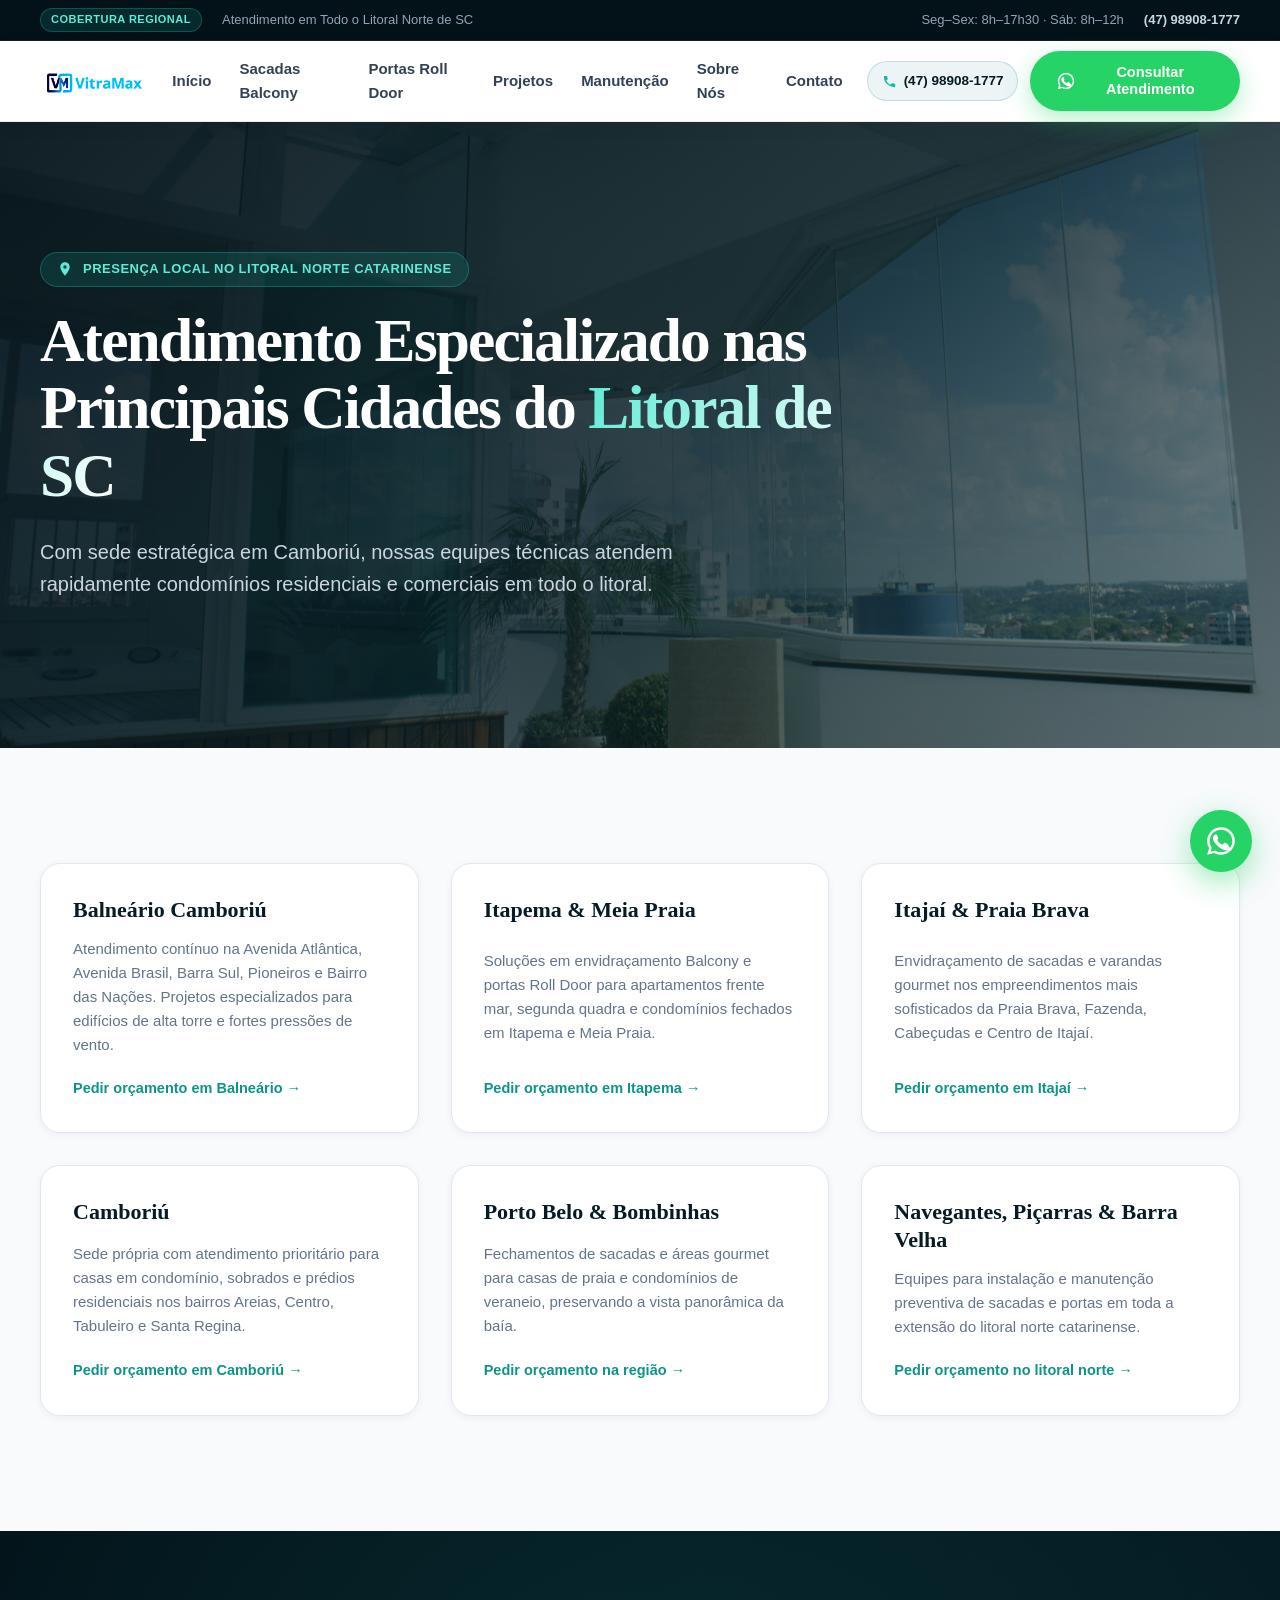
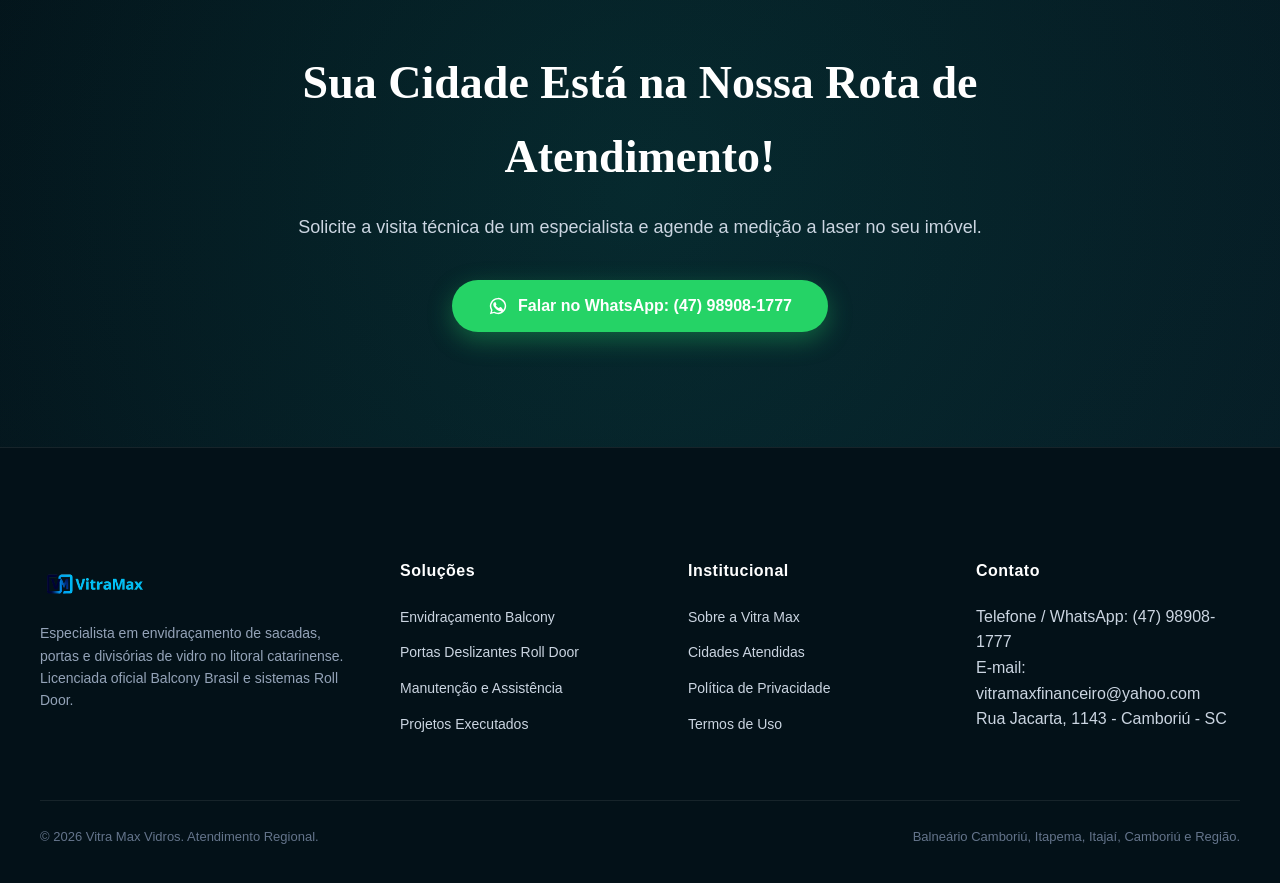
==== commit 4334f0eb: "feat(mobile-header): posiciona menu toggle a direita e adiciona telefone (47) 98908-1777" ====
--- a/areas-atendidas-litoral-catarinense.html
+++ b/areas-atendidas-litoral-catarinense.html
@@ -35,7 +35,6 @@
       <a class="brand" href="/">
         <img src="imagens/logo-vitramax.png" alt="Vitra Max Vidros">
       </a>
-      <button class="menu-toggle" aria-label="Abrir Menu" aria-expanded="false">☰</button>
       <nav class="main-nav">
         <a href="/">Início</a>
         <a href="/envidracamento-de-sacadas">Sacadas Balcony</a>
@@ -44,12 +43,24 @@
         <a href="/manutencao-de-envidracamento">Manutenção</a>
         <a href="/sobre-a-vitra-max">Sobre Nós</a>
         <a href="/#contato">Contato</a>
+              <div class="mobile-nav-cta">
+          <a class="btn-phone-full" href="tel:+5547989081777">
+            <svg viewBox="0 0 24 24"><path d="M6.62 10.79a15.05 15.05 0 006.59 6.59l2.2-2.2a1 1 0 011.02-.24 11.72 11.72 0 003.68.59 1 1 0 011 1V20a1 1 0 01-1 1A17 17 0 013 4a1 1 0 011-1h3.5a1 1 0 011 1 11.72 11.72 0 00.59 3.68 1 1 0 01-.24 1.02l-2.23 2.09z"/></svg>
+            Ligar para (47) 98908-1777
+          </a>
+        </div>
       </nav>
       <div class="header-actions">
-        <a class="btn btn-whatsapp" href="https://wa.me/5547989081777?text=Ol%C3%A1!%20Gostaria%20de%20saber%20se%20atendem%20minha%20cidade." target="_blank" rel="noopener">
+<a class="header-phone" href="tel:+5547989081777" title="Ligue para a Vitra Max: (47) 98908-1777">
+          <svg viewBox="0 0 24 24"><path d="M6.62 10.79a15.05 15.05 0 006.59 6.59l2.2-2.2a1 1 0 011.02-.24 11.72 11.72 0 003.68.59 1 1 0 011 1V20a1 1 0 01-1 1A17 17 0 013 4a1 1 0 011-1h3.5a1 1 0 011 1 11.72 11.72 0 00.59 3.68 1 1 0 01-.24 1.02l-2.23 2.09z"/></svg>
+          <span class="phone-full">(47) 98908-1777</span>
+          <span class="phone-short">Ligar</span>
+        </a>
+<a class="btn btn-whatsapp" href="https://wa.me/5547989081777?text=Ol%C3%A1!%20Gostaria%20de%20saber%20se%20atendem%20minha%20cidade." target="_blank" rel="noopener">
           <svg viewBox="0 0 32 32"><path d="M16 3a13 13 0 0 0-11.2 19.6L3 29l6.6-1.7A13 13 0 1 0 16 3Zm0 23.7a10.6 10.6 0 0 1-5.4-1.5l-.4-.2-3.9 1 1-3.8-.3-.4A10.7 10.7 0 1 1 16 26.7Zm5.9-8c-.3-.2-1.9-.9-2.2-1s-.5-.2-.8.2-1 1-1.2 1.2-.4.3-.7.1a8.7 8.7 0 0 1-2.6-1.6 9.6 9.6 0 0 1-1.8-2.3c-.2-.3 0-.5.1-.7l.5-.6c.2-.2.2-.4.3-.6 0-.2-.1-.5-.2-.7l-1-2.3c-.3-.7-.6-.6-.8-.6h-.7c-.3 0-.7.1-1 .5-.4.4-1.4 1.3-1.4 3.2s1.4 3.7 1.6 4c.2.2 2.8 4.3 6.8 6 1 .4 1.7.7 2.3.9 1 .3 1.9.3 2.6.2.8-.1 1.9-.8 2.2-1.5.3-.7.3-1.3.2-1.5s-.3-.3-.6-.5Z"/></svg>
           Consultar Atendimento
         </a>
+        <button class="menu-toggle" aria-label="Abrir Menu de Navegação" aria-expanded="false">☰</button>
       </div>
     </div>
   </header>
--- a/site.css
+++ b/site.css
@@ -183,7 +183,49 @@
 .header-actions {
   display: flex;
   align-items: center;
-  gap: 14px;
+  gap: 12px;
+}
+
+.header-phone {
+  display: inline-flex;
+  align-items: center;
+  gap: 7px;
+  color: var(--navy);
+  font-weight: 700;
+  font-size: 13.5px;
+  text-decoration: none;
+  padding: 8px 14px;
+  border-radius: var(--radius-full);
+  background: rgba(14, 116, 144, 0.08);
+  border: 1px solid rgba(14, 116, 144, 0.18);
+  transition: all 0.25s ease;
+  white-space: nowrap;
+}
+
+.header-phone:hover {
+  background: var(--navy);
+  color: #ffffff;
+  border-color: var(--navy);
+}
+
+.header-phone svg {
+  width: 15px;
+  height: 15px;
+  fill: var(--teal);
+  flex-shrink: 0;
+  transition: fill 0.25s ease;
+}
+
+.header-phone:hover svg {
+  fill: #ffffff;
+}
+
+.header-phone .phone-short {
+  display: none;
+}
+
+.mobile-nav-cta {
+  display: none;
 }
 
 .menu-toggle {
@@ -1346,12 +1388,101 @@
     border-bottom: 1px solid var(--line);
   }
 
-  .menu-toggle {
-    display: block;
+  .header-inner {
+    height: 72px;
+    display: flex;
+    align-items: center;
+    justify-content: space-between;
+    gap: 12px;
+  }
+
+  .brand {
+    order: 1;
+    flex-shrink: 0;
+  }
+
+  .header-actions {
+    order: 2;
+    margin-left: auto;
+    display: flex;
+    align-items: center;
+    gap: 8px;
   }
 
   .header-actions .btn-whatsapp {
     display: none;
+  }
+
+  .header-phone {
+    display: inline-flex;
+    padding: 7px 11px;
+    font-size: 13px;
+    background: #f0fdfa;
+    border-color: rgba(14, 116, 144, 0.25);
+    color: var(--navy);
+  }
+
+  .header-phone svg {
+    width: 14px;
+    height: 14px;
+  }
+
+  .menu-toggle {
+    display: inline-flex;
+    align-items: center;
+    justify-content: center;
+    width: 40px;
+    height: 40px;
+    font-size: 22px;
+    background: #f8fafc;
+    border: 1px solid var(--line);
+    border-radius: 8px;
+    color: var(--navy);
+    cursor: pointer;
+    line-height: 1;
+    padding: 0;
+    transition: all 0.2s ease;
+    margin-left: 2px;
+  }
+
+  .menu-toggle:hover {
+    background: var(--teal);
+    color: #ffffff;
+    border-color: var(--teal);
+  }
+
+  .mobile-nav-cta {
+    display: block;
+    width: 100%;
+    margin-top: 6px;
+    padding-top: 10px;
+  }
+
+  .btn-phone-full {
+    width: 100%;
+    background: var(--navy);
+    color: #ffffff;
+    font-size: 14.5px;
+    font-weight: 700;
+    padding: 12px 18px;
+    border-radius: var(--radius-full);
+    display: flex;
+    align-items: center;
+    justify-content: center;
+    gap: 8px;
+    text-decoration: none;
+    transition: background 0.2s ease;
+  }
+
+  .btn-phone-full:hover {
+    background: var(--teal);
+    color: #ffffff;
+  }
+
+  .btn-phone-full svg {
+    width: 17px;
+    height: 17px;
+    fill: #ffffff;
   }
 
   .partners-grid {
@@ -2047,3 +2178,16 @@
   margin-bottom: 56px;
   padding: 28px;
 }
+
+@media (max-width: 420px) {
+  .header-phone .phone-full {
+    display: none;
+  }
+  .header-phone .phone-short {
+    display: inline;
+  }
+  .header-phone {
+    padding: 6px 10px;
+    font-size: 12px;
+  }
+}
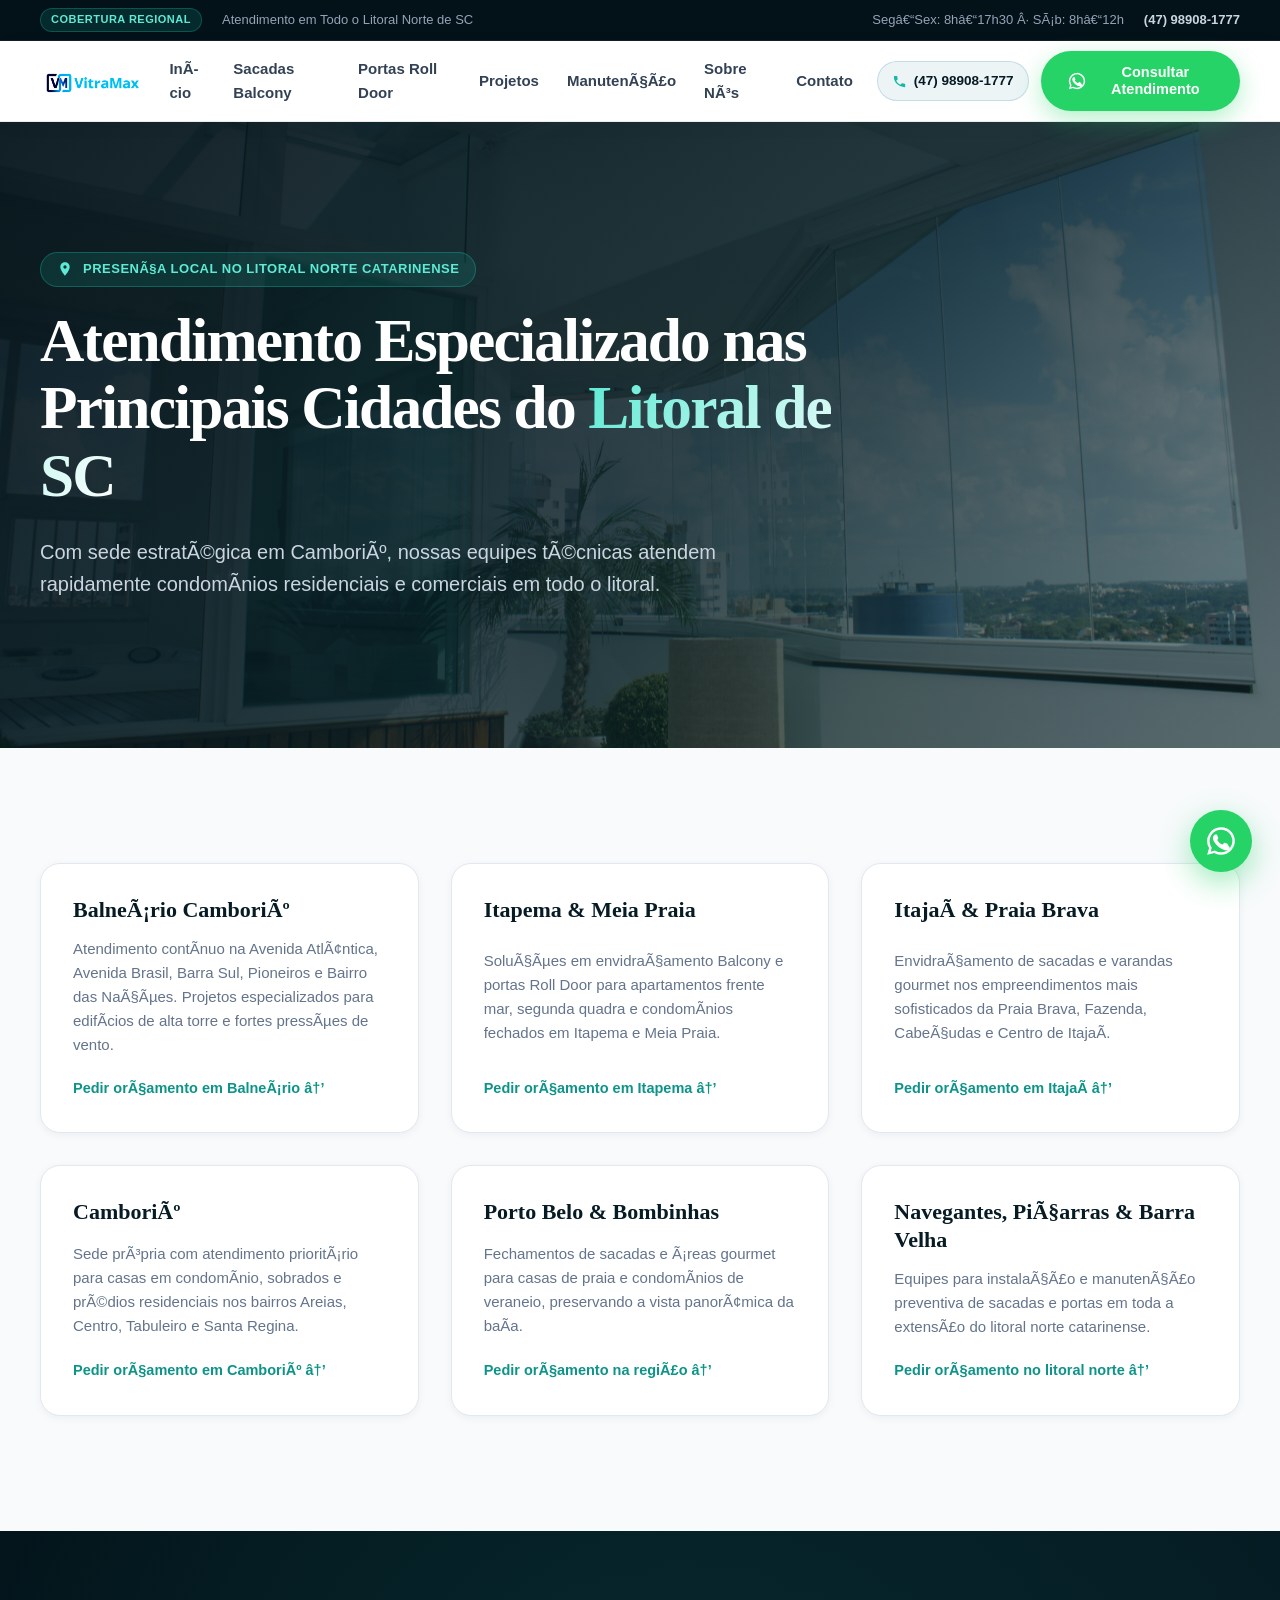
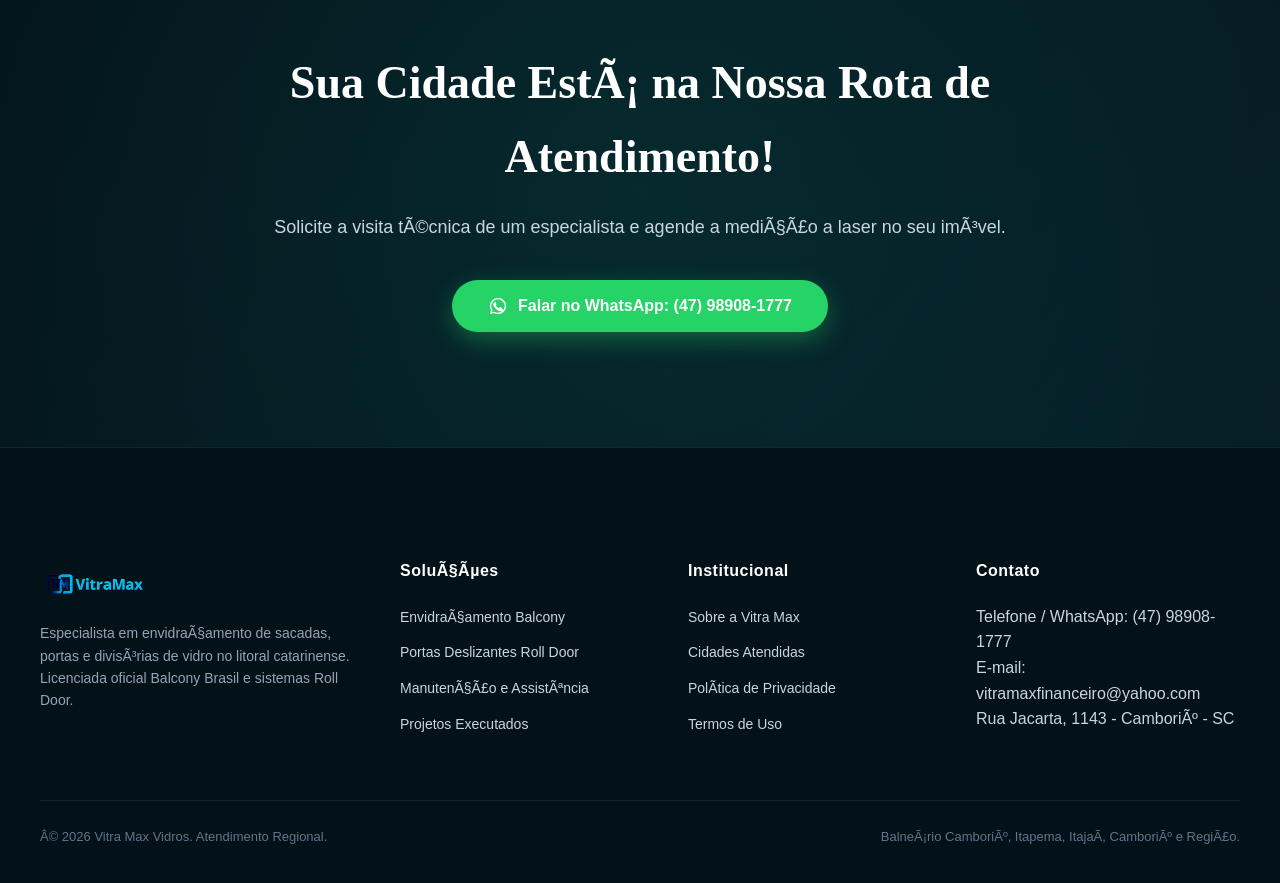
==== commit 17e1bd05: "chore: atualiza versao do site.css para v=4.0 forçando atualizacao de cache" ====
--- a/areas-atendidas-litoral-catarinense.html
+++ b/areas-atendidas-litoral-catarinense.html
@@ -1,19 +1,32 @@
-<!DOCTYPE html>
+﻿<!DOCTYPE html>
 <html lang="pt-BR">
 <head>
+  <!-- Google Tag Manager -->
+<script>(function(w,d,s,l,i){w[l]=w[l]||[];w[l].push({'gtm.start':
+new Date().getTime(),event:'gtm.js'});var f=d.getElementsByTagName(s)[0],
+j=d.createElement(s),dl=l!='dataLayer'?'&l='+l:'';j.async=true;j.src=
+'https://www.googletagmanager.com/gtm.js?id='+i+dl;f.parentNode.insertBefore(j,f);
+})(window,document,'script','dataLayer','GTM-5V336NNX');</script>
+<!-- End Google Tag Manager -->
+
   <meta charset="UTF-8">
   <meta name="viewport" content="width=device-width, initial-scale=1.0">
-  <title>Áreas Atendidas no Litoral Catarinense | Vitra Max Vidros</title>
-  <meta name="description" content="A Vitra Max atende Balneário Camboriú, Itapema, Itajaí, Camboriú, Porto Belo, Bombinhas, Navegantes, Piçarras e Barra Velha com envidraçamento de sacadas e portas Roll Door.">
+  <title>Ãreas Atendidas no Litoral Catarinense | Vitra Max Vidros</title>
+  <meta name="description" content="A Vitra Max atende BalneÃ¡rio CamboriÃº, Itapema, ItajaÃ­, CamboriÃº, Porto Belo, Bombinhas, Navegantes, PiÃ§arras e Barra Velha com envidraÃ§amento de sacadas e portas Roll Door.">
   <link rel="canonical" href="https://vitramax.com.br/areas-atendidas-litoral-catarinense">
   
-  <meta property="og:title" content="Áreas Atendidas no Litoral Catarinense - Vitra Max">
-  <meta property="og:description" content="Atendimento especializado em envidraçamento de sacadas e portas de alto padrão nas cidades do litoral de Santa Catarina.">
+  <meta property="og:title" content="Ãreas Atendidas no Litoral Catarinense - Vitra Max">
+  <meta property="og:description" content="Atendimento especializado em envidraÃ§amento de sacadas e portas de alto padrÃ£o nas cidades do litoral de Santa Catarina.">
   <meta property="og:image" content="imagens/park-belleville-25-scaled.jpg">
 
-  <link rel="stylesheet" href="site.css">
+  <link rel="stylesheet" href="site.css?v=4.0">
 </head>
 <body>
+  <!-- Google Tag Manager (noscript) -->
+<noscript><iframe src="https://www.googletagmanager.com/ns.html?id=GTM-5V336NNX"
+height="0" width="0" style="display:none;visibility:hidden"></iframe></noscript>
+<!-- End Google Tag Manager (noscript) -->
+
 
   <!-- Topbar -->
   <div class="topbar">
@@ -23,7 +36,7 @@
         <span>Atendimento em Todo o Litoral Norte de SC</span>
       </div>
       <div class="topbar-right">
-        <span>Seg–Sex: 8h–17h30 · Sáb: 8h–12h</span>
+        <span>Segâ€“Sex: 8hâ€“17h30 Â· SÃ¡b: 8hâ€“12h</span>
         <a href="tel:+5547989081777">(47) 98908-1777</a>
       </div>
     </div>
@@ -36,12 +49,12 @@
         <img src="imagens/logo-vitramax.png" alt="Vitra Max Vidros">
       </a>
       <nav class="main-nav">
-        <a href="/">Início</a>
+        <a href="/">InÃ­cio</a>
         <a href="/envidracamento-de-sacadas">Sacadas Balcony</a>
         <a href="/portas-divisorias">Portas Roll Door</a>
         <a href="/projetos-de-envidracamento">Projetos</a>
-        <a href="/manutencao-de-envidracamento">Manutenção</a>
-        <a href="/sobre-a-vitra-max">Sobre Nós</a>
+        <a href="/manutencao-de-envidracamento">ManutenÃ§Ã£o</a>
+        <a href="/sobre-a-vitra-max">Sobre NÃ³s</a>
         <a href="/#contato">Contato</a>
               <div class="mobile-nav-cta">
           <a class="btn-phone-full" href="tel:+5547989081777">
@@ -53,14 +66,13 @@
       <div class="header-actions">
 <a class="header-phone" href="tel:+5547989081777" title="Ligue para a Vitra Max: (47) 98908-1777">
           <svg viewBox="0 0 24 24"><path d="M6.62 10.79a15.05 15.05 0 006.59 6.59l2.2-2.2a1 1 0 011.02-.24 11.72 11.72 0 003.68.59 1 1 0 011 1V20a1 1 0 01-1 1A17 17 0 013 4a1 1 0 011-1h3.5a1 1 0 011 1 11.72 11.72 0 00.59 3.68 1 1 0 01-.24 1.02l-2.23 2.09z"/></svg>
-          <span class="phone-full">(47) 98908-1777</span>
-          <span class="phone-short">Ligar</span>
+          <span>(47) 98908-1777</span>
         </a>
 <a class="btn btn-whatsapp" href="https://wa.me/5547989081777?text=Ol%C3%A1!%20Gostaria%20de%20saber%20se%20atendem%20minha%20cidade." target="_blank" rel="noopener">
           <svg viewBox="0 0 32 32"><path d="M16 3a13 13 0 0 0-11.2 19.6L3 29l6.6-1.7A13 13 0 1 0 16 3Zm0 23.7a10.6 10.6 0 0 1-5.4-1.5l-.4-.2-3.9 1 1-3.8-.3-.4A10.7 10.7 0 1 1 16 26.7Zm5.9-8c-.3-.2-1.9-.9-2.2-1s-.5-.2-.8.2-1 1-1.2 1.2-.4.3-.7.1a8.7 8.7 0 0 1-2.6-1.6 9.6 9.6 0 0 1-1.8-2.3c-.2-.3 0-.5.1-.7l.5-.6c.2-.2.2-.4.3-.6 0-.2-.1-.5-.2-.7l-1-2.3c-.3-.7-.6-.6-.8-.6h-.7c-.3 0-.7.1-1 .5-.4.4-1.4 1.3-1.4 3.2s1.4 3.7 1.6 4c.2.2 2.8 4.3 6.8 6 1 .4 1.7.7 2.3.9 1 .3 1.9.3 2.6.2.8-.1 1.9-.8 2.2-1.5.3-.7.3-1.3.2-1.5s-.3-.3-.6-.5Z"/></svg>
           Consultar Atendimento
         </a>
-        <button class="menu-toggle" aria-label="Abrir Menu de Navegação" aria-expanded="false">☰</button>
+        <button class="menu-toggle" aria-label="Abrir Menu de NavegaÃ§Ã£o" aria-expanded="false">â˜°</button>
       </div>
     </div>
   </header>
@@ -71,10 +83,10 @@
       <div class="hero-content">
         <div class="hero-pill">
           <svg viewBox="0 0 24 24"><path d="M12 2C8.13 2 5 5.13 5 9c0 5.25 7 13 7 13s7-7.75 7-13c0-3.87-3.13-7-7-7zm0 9.5a2.5 2.5 0 0 1 0-5 2.5 2.5 0 0 1 0 5z"/></svg>
-          Presença Local no Litoral Norte Catarinense
+          PresenÃ§a Local no Litoral Norte Catarinense
         </div>
         <h1>Atendimento Especializado nas Principais Cidades do <span class="highlight">Litoral de SC</span></h1>
-        <p class="lead">Com sede estratégica em Camboriú, nossas equipes técnicas atendem rapidamente condomínios residenciais e comerciais em todo o litoral.</p>
+        <p class="lead">Com sede estratÃ©gica em CamboriÃº, nossas equipes tÃ©cnicas atendem rapidamente condomÃ­nios residenciais e comerciais em todo o litoral.</p>
       </div>
     </div>
   </section>
@@ -85,49 +97,49 @@
       <div class="services-grid">
         <article class="service-card">
           <div class="service-body">
-            <h3>Balneário Camboriú</h3>
-            <p>Atendimento contínuo na Avenida Atlântica, Avenida Brasil, Barra Sul, Pioneiros e Bairro das Nações. Projetos especializados para edifícios de alta torre e fortes pressões de vento.</p>
-            <a class="service-link" href="https://wa.me/5547989081777?text=Ol%C3%A1!%20Sou%20de%20Balne%C3%A1rio%20Cambori%C3%BA%20e%20gostaria%20de%20um%20or%C3%A7amento." target="_blank" rel="noopener">Pedir orçamento em Balneário →</a>
+            <h3>BalneÃ¡rio CamboriÃº</h3>
+            <p>Atendimento contÃ­nuo na Avenida AtlÃ¢ntica, Avenida Brasil, Barra Sul, Pioneiros e Bairro das NaÃ§Ãµes. Projetos especializados para edifÃ­cios de alta torre e fortes pressÃµes de vento.</p>
+            <a class="service-link" href="https://wa.me/5547989081777?text=Ol%C3%A1!%20Sou%20de%20Balne%C3%A1rio%20Cambori%C3%BA%20e%20gostaria%20de%20um%20or%C3%A7amento." target="_blank" rel="noopener">Pedir orÃ§amento em BalneÃ¡rio â†’</a>
           </div>
         </article>
 
         <article class="service-card">
           <div class="service-body">
             <h3>Itapema & Meia Praia</h3>
-            <p>Soluções em envidraçamento Balcony e portas Roll Door para apartamentos frente mar, segunda quadra e condomínios fechados em Itapema e Meia Praia.</p>
-            <a class="service-link" href="https://wa.me/5547989081777?text=Ol%C3%A1!%20Sou%20de%20Itapema%20e%20gostaria%20de%20um%20or%C3%A7amento." target="_blank" rel="noopener">Pedir orçamento em Itapema →</a>
-          </div>
-        </article>
-
-        <article class="service-card">
-          <div class="service-body">
-            <h3>Itajaí & Praia Brava</h3>
-            <p>Envidraçamento de sacadas e varandas gourmet nos empreendimentos mais sofisticados da Praia Brava, Fazenda, Cabeçudas e Centro de Itajaí.</p>
-            <a class="service-link" href="https://wa.me/5547989081777?text=Ol%C3%A1!%20Sou%20de%20Itaja%C3%AD/Praia%20Brava%20e%20gostaria%20de%20um%20or%C3%A7amento." target="_blank" rel="noopener">Pedir orçamento em Itajaí →</a>
-          </div>
-        </article>
-
-        <article class="service-card">
-          <div class="service-body">
-            <h3>Camboriú</h3>
-            <p>Sede própria com atendimento prioritário para casas em condomínio, sobrados e prédios residenciais nos bairros Areias, Centro, Tabuleiro e Santa Regina.</p>
-            <a class="service-link" href="https://wa.me/5547989081777?text=Ol%C3%A1!%20Sou%20de%20Cambori%C3%BA%20e%20gostaria%20de%20um%20or%C3%A7amento." target="_blank" rel="noopener">Pedir orçamento em Camboriú →</a>
+            <p>SoluÃ§Ãµes em envidraÃ§amento Balcony e portas Roll Door para apartamentos frente mar, segunda quadra e condomÃ­nios fechados em Itapema e Meia Praia.</p>
+            <a class="service-link" href="https://wa.me/5547989081777?text=Ol%C3%A1!%20Sou%20de%20Itapema%20e%20gostaria%20de%20um%20or%C3%A7amento." target="_blank" rel="noopener">Pedir orÃ§amento em Itapema â†’</a>
+          </div>
+        </article>
+
+        <article class="service-card">
+          <div class="service-body">
+            <h3>ItajaÃ­ & Praia Brava</h3>
+            <p>EnvidraÃ§amento de sacadas e varandas gourmet nos empreendimentos mais sofisticados da Praia Brava, Fazenda, CabeÃ§udas e Centro de ItajaÃ­.</p>
+            <a class="service-link" href="https://wa.me/5547989081777?text=Ol%C3%A1!%20Sou%20de%20Itaja%C3%AD/Praia%20Brava%20e%20gostaria%20de%20um%20or%C3%A7amento." target="_blank" rel="noopener">Pedir orÃ§amento em ItajaÃ­ â†’</a>
+          </div>
+        </article>
+
+        <article class="service-card">
+          <div class="service-body">
+            <h3>CamboriÃº</h3>
+            <p>Sede prÃ³pria com atendimento prioritÃ¡rio para casas em condomÃ­nio, sobrados e prÃ©dios residenciais nos bairros Areias, Centro, Tabuleiro e Santa Regina.</p>
+            <a class="service-link" href="https://wa.me/5547989081777?text=Ol%C3%A1!%20Sou%20de%20Cambori%C3%BA%20e%20gostaria%20de%20um%20or%C3%A7amento." target="_blank" rel="noopener">Pedir orÃ§amento em CamboriÃº â†’</a>
           </div>
         </article>
 
         <article class="service-card">
           <div class="service-body">
             <h3>Porto Belo & Bombinhas</h3>
-            <p>Fechamentos de sacadas e áreas gourmet para casas de praia e condomínios de veraneio, preservando a vista panorâmica da baía.</p>
-            <a class="service-link" href="https://wa.me/5547989081777?text=Ol%C3%A1!%20Tenho%20im%C3%B3vel%20em%20Porto%20Belo/Bombinhas." target="_blank" rel="noopener">Pedir orçamento na região →</a>
-          </div>
-        </article>
-
-        <article class="service-card">
-          <div class="service-body">
-            <h3>Navegantes, Piçarras & Barra Velha</h3>
-            <p>Equipes para instalação e manutenção preventiva de sacadas e portas em toda a extensão do litoral norte catarinense.</p>
-            <a class="service-link" href="https://wa.me/5547989081777?text=Ol%C3%A1!%20Sou%20de%20Navegantes/Pi%C3%A7arras%20e%20gostaria%20de%20um%20or%C3%A7amento." target="_blank" rel="noopener">Pedir orçamento no litoral norte →</a>
+            <p>Fechamentos de sacadas e Ã¡reas gourmet para casas de praia e condomÃ­nios de veraneio, preservando a vista panorÃ¢mica da baÃ­a.</p>
+            <a class="service-link" href="https://wa.me/5547989081777?text=Ol%C3%A1!%20Tenho%20im%C3%B3vel%20em%20Porto%20Belo/Bombinhas." target="_blank" rel="noopener">Pedir orÃ§amento na regiÃ£o â†’</a>
+          </div>
+        </article>
+
+        <article class="service-card">
+          <div class="service-body">
+            <h3>Navegantes, PiÃ§arras & Barra Velha</h3>
+            <p>Equipes para instalaÃ§Ã£o e manutenÃ§Ã£o preventiva de sacadas e portas em toda a extensÃ£o do litoral norte catarinense.</p>
+            <a class="service-link" href="https://wa.me/5547989081777?text=Ol%C3%A1!%20Sou%20de%20Navegantes/Pi%C3%A7arras%20e%20gostaria%20de%20um%20or%C3%A7amento." target="_blank" rel="noopener">Pedir orÃ§amento no litoral norte â†’</a>
           </div>
         </article>
       </div>
@@ -137,8 +149,8 @@
   <!-- Banner CTA -->
   <section class="cta-banner">
     <div class="wrap cta-inner">
-      <h2>Sua Cidade Está na Nossa Rota de Atendimento!</h2>
-      <p>Solicite a visita técnica de um especialista e agende a medição a laser no seu imóvel.</p>
+      <h2>Sua Cidade EstÃ¡ na Nossa Rota de Atendimento!</h2>
+      <p>Solicite a visita tÃ©cnica de um especialista e agende a mediÃ§Ã£o a laser no seu imÃ³vel.</p>
       <a class="btn btn-whatsapp" href="https://wa.me/5547989081777?text=Ol%C3%A1!%20Gostaria%20de%20um%20or%C3%A7amento%20para%20minha%20cidade." target="_blank" rel="noopener" style="font-size:16px; padding:16px 36px;">
         <svg viewBox="0 0 32 32"><path d="M16 3a13 13 0 0 0-11.2 19.6L3 29l6.6-1.7A13 13 0 1 0 16 3Zm0 23.7a10.6 10.6 0 0 1-5.4-1.5l-.4-.2-3.9 1 1-3.8-.3-.4A10.7 10.7 0 1 1 16 26.7Zm5.9-8c-.3-.2-1.9-.9-2.2-1s-.5-.2-.8.2-1 1-1.2 1.2-.4.3-.7.1a8.7 8.7 0 0 1-2.6-1.6 9.6 9.6 0 0 1-1.8-2.3c-.2-.3 0-.5.1-.7l.5-.6c.2-.2.2-.4.3-.6 0-.2-.1-.5-.2-.7l-1-2.3c-.3-.7-.6-.6-.8-.6h-.7c-.3 0-.7.1-1 .5-.4.4-1.4 1.3-1.4 3.2s1.4 3.7 1.6 4c.2.2 2.8 4.3 6.8 6 1 .4 1.7.7 2.3.9 1 .3 1.9.3 2.6.2.8-.1 1.9-.8 2.2-1.5.3-.7.3-1.3.2-1.5s-.3-.3-.6-.5Z"/></svg>
         Falar no WhatsApp: (47) 98908-1777
@@ -146,20 +158,20 @@
     </div>
   </section>
 
-  <!-- Rodapé -->
+  <!-- RodapÃ© -->
   <footer class="site-footer">
     <div class="wrap">
       <div class="footer-grid">
         <div class="footer-col footer-brand">
           <img src="imagens/logo-vitramax.png" alt="Vitra Max Vidros">
-          <p>Especialista em envidraçamento de sacadas, portas e divisórias de vidro no litoral catarinense. Licenciada oficial Balcony Brasil e sistemas Roll Door.</p>
+          <p>Especialista em envidraÃ§amento de sacadas, portas e divisÃ³rias de vidro no litoral catarinense. Licenciada oficial Balcony Brasil e sistemas Roll Door.</p>
         </div>
         <div class="footer-col">
-          <h3>Soluções</h3>
+          <h3>SoluÃ§Ãµes</h3>
           <ul class="footer-links">
-            <li><a href="/envidracamento-de-sacadas">Envidraçamento Balcony</a></li>
+            <li><a href="/envidracamento-de-sacadas">EnvidraÃ§amento Balcony</a></li>
             <li><a href="/portas-divisorias">Portas Deslizantes Roll Door</a></li>
-            <li><a href="/manutencao-de-envidracamento">Manutenção e Assistência</a></li>
+            <li><a href="/manutencao-de-envidracamento">ManutenÃ§Ã£o e AssistÃªncia</a></li>
             <li><a href="/projetos-de-envidracamento">Projetos Executados</a></li>
           </ul>
         </div>
@@ -168,18 +180,18 @@
           <ul class="footer-links">
             <li><a href="/sobre-a-vitra-max">Sobre a Vitra Max</a></li>
             <li><a href="/areas-atendidas-litoral-catarinense">Cidades Atendidas</a></li>
-            <li><a href="/politica-de-privacidade">Política de Privacidade</a></li>
+            <li><a href="/politica-de-privacidade">PolÃ­tica de Privacidade</a></li>
             <li><a href="/termos-de-uso">Termos de Uso</a></li>
           </ul>
         </div>
         <div class="footer-col">
           <h3>Contato</h3>
-          <p>Telefone / WhatsApp: (47) 98908-1777<br>E-mail: vitramaxfinanceiro@yahoo.com<br>Rua Jacarta, 1143 - Camboriú - SC</p>
+          <p>Telefone / WhatsApp: (47) 98908-1777<br>E-mail: vitramaxfinanceiro@yahoo.com<br>Rua Jacarta, 1143 - CamboriÃº - SC</p>
         </div>
       </div>
       <div class="footer-bottom">
-        <div>© 2026 Vitra Max Vidros. Atendimento Regional.</div>
-        <div>Balneário Camboriú, Itapema, Itajaí, Camboriú e Região.</div>
+        <div>Â© 2026 Vitra Max Vidros. Atendimento Regional.</div>
+        <div>BalneÃ¡rio CamboriÃº, Itapema, ItajaÃ­, CamboriÃº e RegiÃ£o.</div>
       </div>
     </div>
   </footer>
@@ -191,3 +203,4 @@
   <script src="site.js"></script>
 </body>
 </html>
+
--- a/site.css
+++ b/site.css
@@ -220,9 +220,6 @@
   fill: #ffffff;
 }
 
-.header-phone .phone-short {
-  display: none;
-}
 
 .mobile-nav-cta {
   display: none;
@@ -1357,15 +1354,14 @@
 
 /* === RESPONSIVIDADE MOBILE (< 992px e < 680px) === */
 @media (max-width: 992px) {
-  .topbar-left span:nth-child(2),
-  .topbar-right span:first-child {
+  .topbar {
     display: none;
   }
 
   .main-nav {
     display: none;
     position: absolute;
-    top: 80px;
+    top: 100%;
     left: 0;
     right: 0;
     background: #ffffff;
@@ -1518,9 +1514,6 @@
     height: 40px;
   }
 
-  .main-nav {
-    top: 68px;
-  }
 
   .hero {
     padding: 60px 0 50px;
@@ -1528,6 +1521,17 @@
 
   .hero h1 {
     font-size: 34px;
+  }
+
+  .hero-actions {
+    justify-content: center;
+  }
+
+  .hero-actions .btn {
+    width: 100%;
+    max-width: 380px;
+    justify-content: center;
+    text-align: center;
   }
 
   .hero-trust-bar {
@@ -2180,14 +2184,29 @@
 }
 
 @media (max-width: 420px) {
-  .header-phone .phone-full {
-    display: none;
-  }
-  .header-phone .phone-short {
-    display: inline;
+  .header-inner {
+    height: 64px;
+    padding: 0 4px;
+  }
+  .brand img {
+    height: 34px;
+    max-width: 110px;
+  }
+  .header-actions {
+    gap: 6px;
   }
   .header-phone {
-    padding: 6px 10px;
+    padding: 6px 9px;
     font-size: 12px;
-  }
-}
+    gap: 5px;
+  }
+  .header-phone svg {
+    width: 13px;
+    height: 13px;
+  }
+  .menu-toggle {
+    width: 36px;
+    height: 36px;
+    font-size: 19px;
+  }
+}
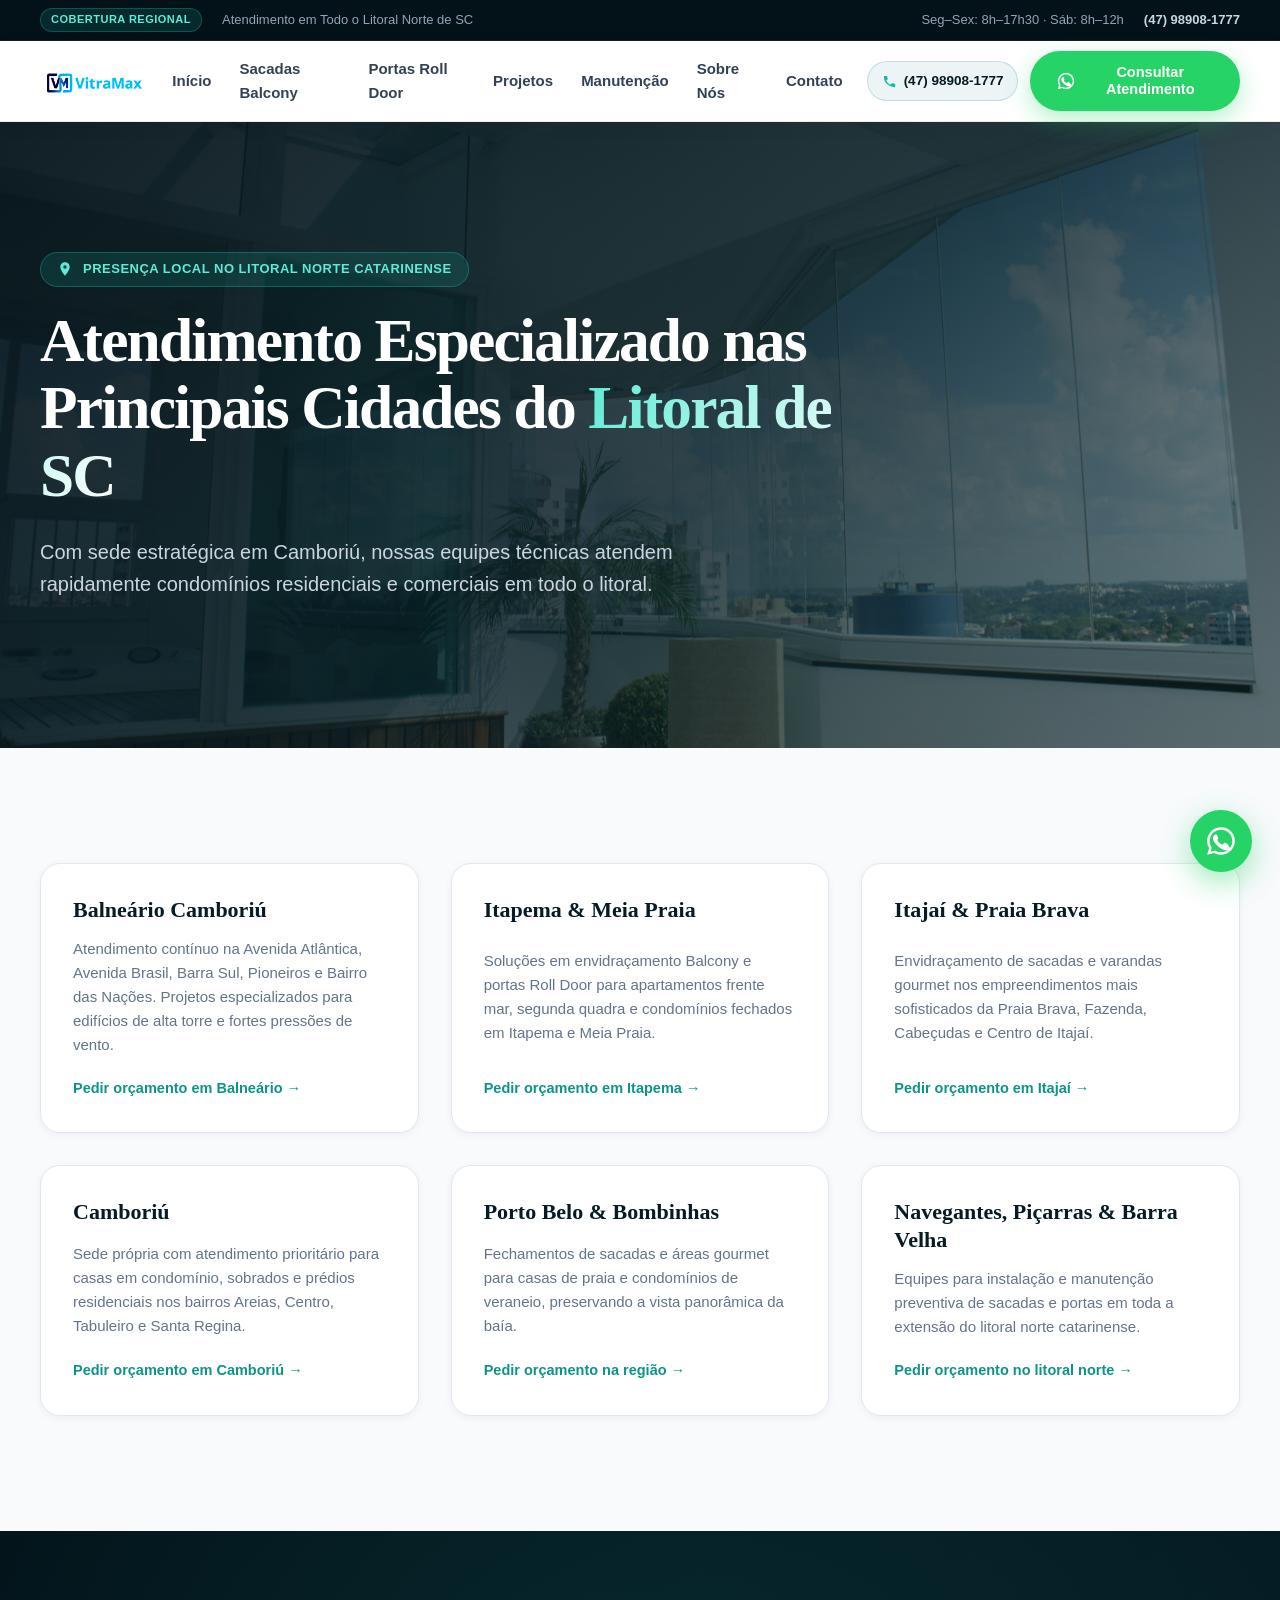
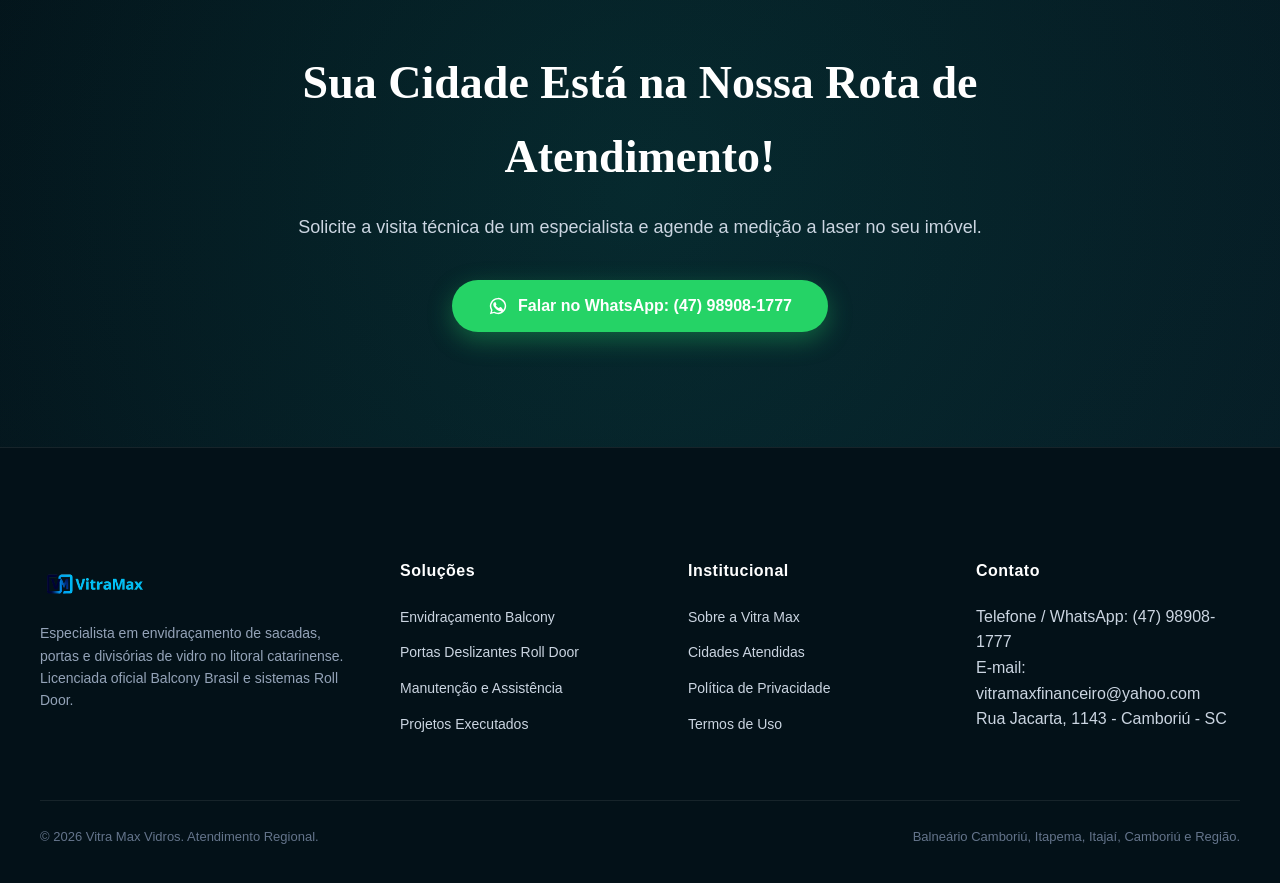
==== commit f7ef69d0: "fix(encoding): restaura encoding UTF-8 correto em todas as paginas html" ====
--- a/areas-atendidas-litoral-catarinense.html
+++ b/areas-atendidas-litoral-catarinense.html
@@ -1,4 +1,4 @@
-﻿<!DOCTYPE html>
+<!DOCTYPE html>
 <html lang="pt-BR">
 <head>
   <!-- Google Tag Manager -->
@@ -11,12 +11,12 @@
 
   <meta charset="UTF-8">
   <meta name="viewport" content="width=device-width, initial-scale=1.0">
-  <title>Ãreas Atendidas no Litoral Catarinense | Vitra Max Vidros</title>
-  <meta name="description" content="A Vitra Max atende BalneÃ¡rio CamboriÃº, Itapema, ItajaÃ­, CamboriÃº, Porto Belo, Bombinhas, Navegantes, PiÃ§arras e Barra Velha com envidraÃ§amento de sacadas e portas Roll Door.">
+  <title>Áreas Atendidas no Litoral Catarinense | Vitra Max Vidros</title>
+  <meta name="description" content="A Vitra Max atende Balneário Camboriú, Itapema, Itajaí, Camboriú, Porto Belo, Bombinhas, Navegantes, Piçarras e Barra Velha com envidraçamento de sacadas e portas Roll Door.">
   <link rel="canonical" href="https://vitramax.com.br/areas-atendidas-litoral-catarinense">
   
-  <meta property="og:title" content="Ãreas Atendidas no Litoral Catarinense - Vitra Max">
-  <meta property="og:description" content="Atendimento especializado em envidraÃ§amento de sacadas e portas de alto padrÃ£o nas cidades do litoral de Santa Catarina.">
+  <meta property="og:title" content="Áreas Atendidas no Litoral Catarinense - Vitra Max">
+  <meta property="og:description" content="Atendimento especializado em envidraçamento de sacadas e portas de alto padrão nas cidades do litoral de Santa Catarina.">
   <meta property="og:image" content="imagens/park-belleville-25-scaled.jpg">
 
   <link rel="stylesheet" href="site.css?v=4.0">
@@ -36,7 +36,7 @@
         <span>Atendimento em Todo o Litoral Norte de SC</span>
       </div>
       <div class="topbar-right">
-        <span>Segâ€“Sex: 8hâ€“17h30 Â· SÃ¡b: 8hâ€“12h</span>
+        <span>Seg–Sex: 8h–17h30 · Sáb: 8h–12h</span>
         <a href="tel:+5547989081777">(47) 98908-1777</a>
       </div>
     </div>
@@ -49,12 +49,12 @@
         <img src="imagens/logo-vitramax.png" alt="Vitra Max Vidros">
       </a>
       <nav class="main-nav">
-        <a href="/">InÃ­cio</a>
+        <a href="/">Início</a>
         <a href="/envidracamento-de-sacadas">Sacadas Balcony</a>
         <a href="/portas-divisorias">Portas Roll Door</a>
         <a href="/projetos-de-envidracamento">Projetos</a>
-        <a href="/manutencao-de-envidracamento">ManutenÃ§Ã£o</a>
-        <a href="/sobre-a-vitra-max">Sobre NÃ³s</a>
+        <a href="/manutencao-de-envidracamento">Manutenção</a>
+        <a href="/sobre-a-vitra-max">Sobre Nós</a>
         <a href="/#contato">Contato</a>
               <div class="mobile-nav-cta">
           <a class="btn-phone-full" href="tel:+5547989081777">
@@ -72,7 +72,7 @@
           <svg viewBox="0 0 32 32"><path d="M16 3a13 13 0 0 0-11.2 19.6L3 29l6.6-1.7A13 13 0 1 0 16 3Zm0 23.7a10.6 10.6 0 0 1-5.4-1.5l-.4-.2-3.9 1 1-3.8-.3-.4A10.7 10.7 0 1 1 16 26.7Zm5.9-8c-.3-.2-1.9-.9-2.2-1s-.5-.2-.8.2-1 1-1.2 1.2-.4.3-.7.1a8.7 8.7 0 0 1-2.6-1.6 9.6 9.6 0 0 1-1.8-2.3c-.2-.3 0-.5.1-.7l.5-.6c.2-.2.2-.4.3-.6 0-.2-.1-.5-.2-.7l-1-2.3c-.3-.7-.6-.6-.8-.6h-.7c-.3 0-.7.1-1 .5-.4.4-1.4 1.3-1.4 3.2s1.4 3.7 1.6 4c.2.2 2.8 4.3 6.8 6 1 .4 1.7.7 2.3.9 1 .3 1.9.3 2.6.2.8-.1 1.9-.8 2.2-1.5.3-.7.3-1.3.2-1.5s-.3-.3-.6-.5Z"/></svg>
           Consultar Atendimento
         </a>
-        <button class="menu-toggle" aria-label="Abrir Menu de NavegaÃ§Ã£o" aria-expanded="false">â˜°</button>
+        <button class="menu-toggle" aria-label="Abrir Menu de Navegação" aria-expanded="false">☰</button>
       </div>
     </div>
   </header>
@@ -83,10 +83,10 @@
       <div class="hero-content">
         <div class="hero-pill">
           <svg viewBox="0 0 24 24"><path d="M12 2C8.13 2 5 5.13 5 9c0 5.25 7 13 7 13s7-7.75 7-13c0-3.87-3.13-7-7-7zm0 9.5a2.5 2.5 0 0 1 0-5 2.5 2.5 0 0 1 0 5z"/></svg>
-          PresenÃ§a Local no Litoral Norte Catarinense
+          Presença Local no Litoral Norte Catarinense
         </div>
         <h1>Atendimento Especializado nas Principais Cidades do <span class="highlight">Litoral de SC</span></h1>
-        <p class="lead">Com sede estratÃ©gica em CamboriÃº, nossas equipes tÃ©cnicas atendem rapidamente condomÃ­nios residenciais e comerciais em todo o litoral.</p>
+        <p class="lead">Com sede estratégica em Camboriú, nossas equipes técnicas atendem rapidamente condomínios residenciais e comerciais em todo o litoral.</p>
       </div>
     </div>
   </section>
@@ -97,49 +97,49 @@
       <div class="services-grid">
         <article class="service-card">
           <div class="service-body">
-            <h3>BalneÃ¡rio CamboriÃº</h3>
-            <p>Atendimento contÃ­nuo na Avenida AtlÃ¢ntica, Avenida Brasil, Barra Sul, Pioneiros e Bairro das NaÃ§Ãµes. Projetos especializados para edifÃ­cios de alta torre e fortes pressÃµes de vento.</p>
-            <a class="service-link" href="https://wa.me/5547989081777?text=Ol%C3%A1!%20Sou%20de%20Balne%C3%A1rio%20Cambori%C3%BA%20e%20gostaria%20de%20um%20or%C3%A7amento." target="_blank" rel="noopener">Pedir orÃ§amento em BalneÃ¡rio â†’</a>
+            <h3>Balneário Camboriú</h3>
+            <p>Atendimento contínuo na Avenida Atlântica, Avenida Brasil, Barra Sul, Pioneiros e Bairro das Nações. Projetos especializados para edifícios de alta torre e fortes pressões de vento.</p>
+            <a class="service-link" href="https://wa.me/5547989081777?text=Ol%C3%A1!%20Sou%20de%20Balne%C3%A1rio%20Cambori%C3%BA%20e%20gostaria%20de%20um%20or%C3%A7amento." target="_blank" rel="noopener">Pedir orçamento em Balneário →</a>
           </div>
         </article>
 
         <article class="service-card">
           <div class="service-body">
             <h3>Itapema & Meia Praia</h3>
-            <p>SoluÃ§Ãµes em envidraÃ§amento Balcony e portas Roll Door para apartamentos frente mar, segunda quadra e condomÃ­nios fechados em Itapema e Meia Praia.</p>
-            <a class="service-link" href="https://wa.me/5547989081777?text=Ol%C3%A1!%20Sou%20de%20Itapema%20e%20gostaria%20de%20um%20or%C3%A7amento." target="_blank" rel="noopener">Pedir orÃ§amento em Itapema â†’</a>
-          </div>
-        </article>
-
-        <article class="service-card">
-          <div class="service-body">
-            <h3>ItajaÃ­ & Praia Brava</h3>
-            <p>EnvidraÃ§amento de sacadas e varandas gourmet nos empreendimentos mais sofisticados da Praia Brava, Fazenda, CabeÃ§udas e Centro de ItajaÃ­.</p>
-            <a class="service-link" href="https://wa.me/5547989081777?text=Ol%C3%A1!%20Sou%20de%20Itaja%C3%AD/Praia%20Brava%20e%20gostaria%20de%20um%20or%C3%A7amento." target="_blank" rel="noopener">Pedir orÃ§amento em ItajaÃ­ â†’</a>
-          </div>
-        </article>
-
-        <article class="service-card">
-          <div class="service-body">
-            <h3>CamboriÃº</h3>
-            <p>Sede prÃ³pria com atendimento prioritÃ¡rio para casas em condomÃ­nio, sobrados e prÃ©dios residenciais nos bairros Areias, Centro, Tabuleiro e Santa Regina.</p>
-            <a class="service-link" href="https://wa.me/5547989081777?text=Ol%C3%A1!%20Sou%20de%20Cambori%C3%BA%20e%20gostaria%20de%20um%20or%C3%A7amento." target="_blank" rel="noopener">Pedir orÃ§amento em CamboriÃº â†’</a>
+            <p>Soluções em envidraçamento Balcony e portas Roll Door para apartamentos frente mar, segunda quadra e condomínios fechados em Itapema e Meia Praia.</p>
+            <a class="service-link" href="https://wa.me/5547989081777?text=Ol%C3%A1!%20Sou%20de%20Itapema%20e%20gostaria%20de%20um%20or%C3%A7amento." target="_blank" rel="noopener">Pedir orçamento em Itapema →</a>
+          </div>
+        </article>
+
+        <article class="service-card">
+          <div class="service-body">
+            <h3>Itajaí & Praia Brava</h3>
+            <p>Envidraçamento de sacadas e varandas gourmet nos empreendimentos mais sofisticados da Praia Brava, Fazenda, Cabeçudas e Centro de Itajaí.</p>
+            <a class="service-link" href="https://wa.me/5547989081777?text=Ol%C3%A1!%20Sou%20de%20Itaja%C3%AD/Praia%20Brava%20e%20gostaria%20de%20um%20or%C3%A7amento." target="_blank" rel="noopener">Pedir orçamento em Itajaí →</a>
+          </div>
+        </article>
+
+        <article class="service-card">
+          <div class="service-body">
+            <h3>Camboriú</h3>
+            <p>Sede própria com atendimento prioritário para casas em condomínio, sobrados e prédios residenciais nos bairros Areias, Centro, Tabuleiro e Santa Regina.</p>
+            <a class="service-link" href="https://wa.me/5547989081777?text=Ol%C3%A1!%20Sou%20de%20Cambori%C3%BA%20e%20gostaria%20de%20um%20or%C3%A7amento." target="_blank" rel="noopener">Pedir orçamento em Camboriú →</a>
           </div>
         </article>
 
         <article class="service-card">
           <div class="service-body">
             <h3>Porto Belo & Bombinhas</h3>
-            <p>Fechamentos de sacadas e Ã¡reas gourmet para casas de praia e condomÃ­nios de veraneio, preservando a vista panorÃ¢mica da baÃ­a.</p>
-            <a class="service-link" href="https://wa.me/5547989081777?text=Ol%C3%A1!%20Tenho%20im%C3%B3vel%20em%20Porto%20Belo/Bombinhas." target="_blank" rel="noopener">Pedir orÃ§amento na regiÃ£o â†’</a>
-          </div>
-        </article>
-
-        <article class="service-card">
-          <div class="service-body">
-            <h3>Navegantes, PiÃ§arras & Barra Velha</h3>
-            <p>Equipes para instalaÃ§Ã£o e manutenÃ§Ã£o preventiva de sacadas e portas em toda a extensÃ£o do litoral norte catarinense.</p>
-            <a class="service-link" href="https://wa.me/5547989081777?text=Ol%C3%A1!%20Sou%20de%20Navegantes/Pi%C3%A7arras%20e%20gostaria%20de%20um%20or%C3%A7amento." target="_blank" rel="noopener">Pedir orÃ§amento no litoral norte â†’</a>
+            <p>Fechamentos de sacadas e áreas gourmet para casas de praia e condomínios de veraneio, preservando a vista panorâmica da baía.</p>
+            <a class="service-link" href="https://wa.me/5547989081777?text=Ol%C3%A1!%20Tenho%20im%C3%B3vel%20em%20Porto%20Belo/Bombinhas." target="_blank" rel="noopener">Pedir orçamento na região →</a>
+          </div>
+        </article>
+
+        <article class="service-card">
+          <div class="service-body">
+            <h3>Navegantes, Piçarras & Barra Velha</h3>
+            <p>Equipes para instalação e manutenção preventiva de sacadas e portas em toda a extensão do litoral norte catarinense.</p>
+            <a class="service-link" href="https://wa.me/5547989081777?text=Ol%C3%A1!%20Sou%20de%20Navegantes/Pi%C3%A7arras%20e%20gostaria%20de%20um%20or%C3%A7amento." target="_blank" rel="noopener">Pedir orçamento no litoral norte →</a>
           </div>
         </article>
       </div>
@@ -149,8 +149,8 @@
   <!-- Banner CTA -->
   <section class="cta-banner">
     <div class="wrap cta-inner">
-      <h2>Sua Cidade EstÃ¡ na Nossa Rota de Atendimento!</h2>
-      <p>Solicite a visita tÃ©cnica de um especialista e agende a mediÃ§Ã£o a laser no seu imÃ³vel.</p>
+      <h2>Sua Cidade Está na Nossa Rota de Atendimento!</h2>
+      <p>Solicite a visita técnica de um especialista e agende a medição a laser no seu imóvel.</p>
       <a class="btn btn-whatsapp" href="https://wa.me/5547989081777?text=Ol%C3%A1!%20Gostaria%20de%20um%20or%C3%A7amento%20para%20minha%20cidade." target="_blank" rel="noopener" style="font-size:16px; padding:16px 36px;">
         <svg viewBox="0 0 32 32"><path d="M16 3a13 13 0 0 0-11.2 19.6L3 29l6.6-1.7A13 13 0 1 0 16 3Zm0 23.7a10.6 10.6 0 0 1-5.4-1.5l-.4-.2-3.9 1 1-3.8-.3-.4A10.7 10.7 0 1 1 16 26.7Zm5.9-8c-.3-.2-1.9-.9-2.2-1s-.5-.2-.8.2-1 1-1.2 1.2-.4.3-.7.1a8.7 8.7 0 0 1-2.6-1.6 9.6 9.6 0 0 1-1.8-2.3c-.2-.3 0-.5.1-.7l.5-.6c.2-.2.2-.4.3-.6 0-.2-.1-.5-.2-.7l-1-2.3c-.3-.7-.6-.6-.8-.6h-.7c-.3 0-.7.1-1 .5-.4.4-1.4 1.3-1.4 3.2s1.4 3.7 1.6 4c.2.2 2.8 4.3 6.8 6 1 .4 1.7.7 2.3.9 1 .3 1.9.3 2.6.2.8-.1 1.9-.8 2.2-1.5.3-.7.3-1.3.2-1.5s-.3-.3-.6-.5Z"/></svg>
         Falar no WhatsApp: (47) 98908-1777
@@ -158,20 +158,20 @@
     </div>
   </section>
 
-  <!-- RodapÃ© -->
+  <!-- Rodapé -->
   <footer class="site-footer">
     <div class="wrap">
       <div class="footer-grid">
         <div class="footer-col footer-brand">
           <img src="imagens/logo-vitramax.png" alt="Vitra Max Vidros">
-          <p>Especialista em envidraÃ§amento de sacadas, portas e divisÃ³rias de vidro no litoral catarinense. Licenciada oficial Balcony Brasil e sistemas Roll Door.</p>
+          <p>Especialista em envidraçamento de sacadas, portas e divisórias de vidro no litoral catarinense. Licenciada oficial Balcony Brasil e sistemas Roll Door.</p>
         </div>
         <div class="footer-col">
-          <h3>SoluÃ§Ãµes</h3>
+          <h3>Soluções</h3>
           <ul class="footer-links">
-            <li><a href="/envidracamento-de-sacadas">EnvidraÃ§amento Balcony</a></li>
+            <li><a href="/envidracamento-de-sacadas">Envidraçamento Balcony</a></li>
             <li><a href="/portas-divisorias">Portas Deslizantes Roll Door</a></li>
-            <li><a href="/manutencao-de-envidracamento">ManutenÃ§Ã£o e AssistÃªncia</a></li>
+            <li><a href="/manutencao-de-envidracamento">Manutenção e Assistência</a></li>
             <li><a href="/projetos-de-envidracamento">Projetos Executados</a></li>
           </ul>
         </div>
@@ -180,18 +180,18 @@
           <ul class="footer-links">
             <li><a href="/sobre-a-vitra-max">Sobre a Vitra Max</a></li>
             <li><a href="/areas-atendidas-litoral-catarinense">Cidades Atendidas</a></li>
-            <li><a href="/politica-de-privacidade">PolÃ­tica de Privacidade</a></li>
+            <li><a href="/politica-de-privacidade">Política de Privacidade</a></li>
             <li><a href="/termos-de-uso">Termos de Uso</a></li>
           </ul>
         </div>
         <div class="footer-col">
           <h3>Contato</h3>
-          <p>Telefone / WhatsApp: (47) 98908-1777<br>E-mail: vitramaxfinanceiro@yahoo.com<br>Rua Jacarta, 1143 - CamboriÃº - SC</p>
+          <p>Telefone / WhatsApp: (47) 98908-1777<br>E-mail: vitramaxfinanceiro@yahoo.com<br>Rua Jacarta, 1143 - Camboriú - SC</p>
         </div>
       </div>
       <div class="footer-bottom">
-        <div>Â© 2026 Vitra Max Vidros. Atendimento Regional.</div>
-        <div>BalneÃ¡rio CamboriÃº, Itapema, ItajaÃ­, CamboriÃº e RegiÃ£o.</div>
+        <div>© 2026 Vitra Max Vidros. Atendimento Regional.</div>
+        <div>Balneário Camboriú, Itapema, Itajaí, Camboriú e Região.</div>
       </div>
     </div>
   </footer>
@@ -203,4 +203,3 @@
   <script src="site.js"></script>
 </body>
 </html>
-
